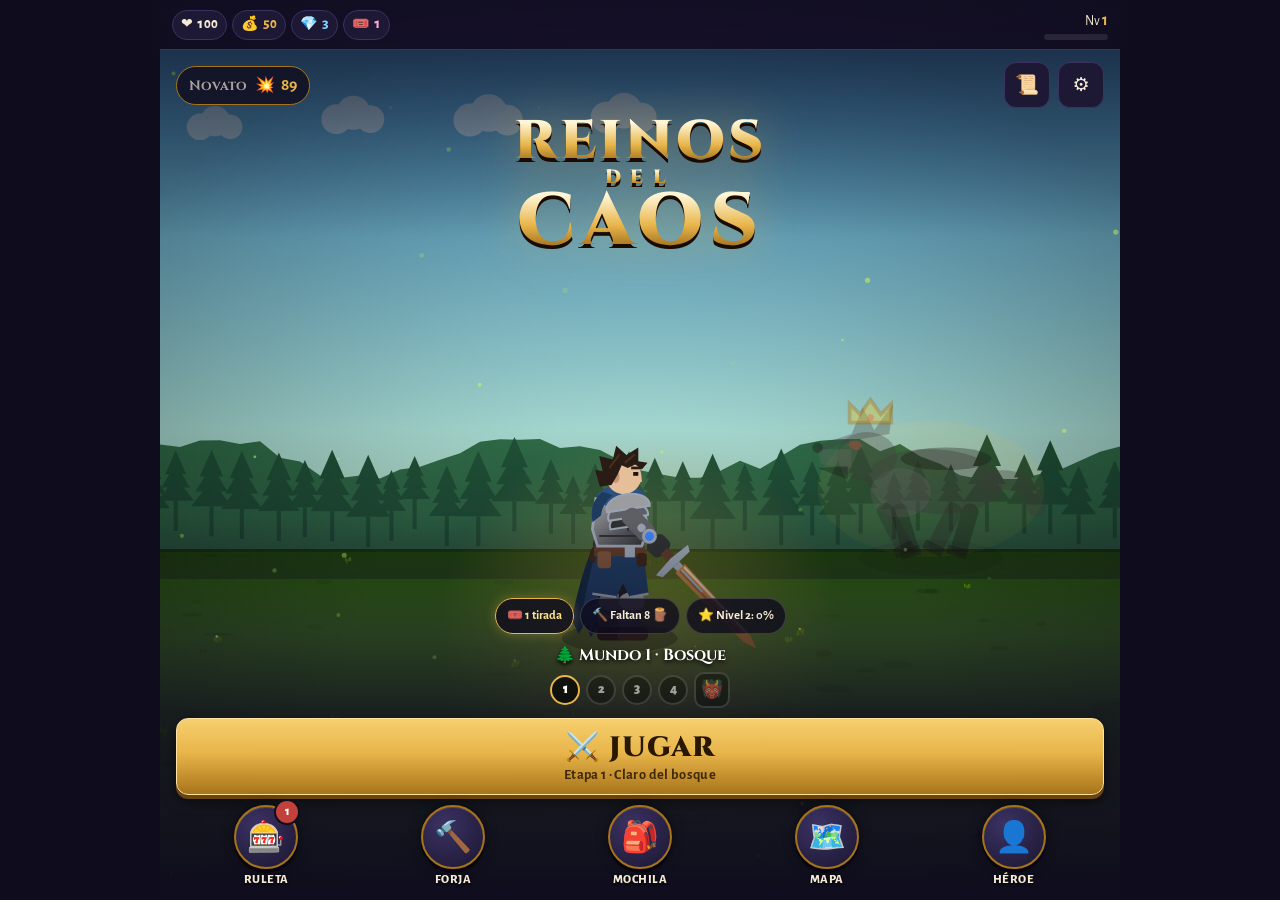
==== reinos-del-caos/index.html @ 3e426da8 "Make progression gentler and more rewarding - Gentle start: eased enemy stats and counts for stages " ====
<!doctype html>
<html lang="es">
<head>
<meta charset="utf-8">
<meta name="viewport" content="width=device-width, initial-scale=1, viewport-fit=cover, user-scalable=no">
<meta name="theme-color" content="#0f0c1d">
<title>Reinos del Caos</title>
<link rel="preconnect" href="https://fonts.googleapis.com">
<link rel="preconnect" href="https://fonts.gstatic.com" crossorigin>
<link rel="stylesheet" href="https://fonts.googleapis.com/css2?family=Cinzel:wght@700;900&family=Alegreya+Sans:wght@400;500;700;800&display=swap">
<link rel="stylesheet" href="css/style.css">
</head>
<body>
<div id="app">
  <!-- Barra superior -->
  <header id="topbar">
    <div class="tb-stat" title="Vida máxima">❤️ <b id="t-hp">0</b></div>
    <div class="tb-stat gold" title="Monedas">💰 <b id="t-coins">0</b></div>
    <div class="tb-stat gem" title="Cristales">💎 <b id="t-gems">0</b></div>
    <div class="tb-stat tk" title="Tickets de ruleta">🎟️ <b id="t-tickets">0</b></div>
    <div class="tb-level" title="Nivel y experiencia">
      <span>Nv <b id="t-level">1</b></span>
      <div class="xpbar"><i id="t-xp"></i></div>
    </div>
  </header>

  <main id="screens">
    <section class="screen" id="scr-menu"></section>
    <section class="screen" id="scr-map"></section>
    <section class="screen" id="scr-wheel"></section>
    <section class="screen" id="scr-forge"></section>
    <section class="screen" id="scr-inv"></section>
    <section class="screen" id="scr-char"></section>
    <section class="screen" id="scr-settings"></section>
    <section class="screen" id="scr-missions"></section>

    <!-- Combate -->
    <section class="screen" id="scr-battle">
      <div class="b-top">
        <button class="icon-btn" id="b-pause" data-act="pause" aria-label="Pausa">⏸</button>
        <div class="b-info">
          <div id="b-stage" class="b-stage"></div>
          <div class="b-sub"><span id="b-progress"></span><span id="b-coins"></span><span id="b-mats"></span></div>
        </div>
      </div>
      <div class="arena-wrap">
        <div class="arena-inner" id="arena-inner">
          <canvas id="arena"></canvas>
          <div id="b-boss" class="boss-bar" hidden>
            <span id="b-boss-name"></span>
            <div class="bar"><i id="b-boss-fill"></i></div>
          </div>
          <div class="b-hp">
            <div class="bar hp"><i id="b-hp-fill"></i><span id="b-hp-text"></span></div>
          </div>
        </div>
      </div>
      <div class="controls">
        <div class="stick-zone" id="stick-zone" aria-label="Joystick: mueve al caballero">
          <div class="stick-base" id="stick-base"><div class="stick-knob" id="stick-knob"></div></div>
        </div>
        <div class="actions">
          <button class="ctl skill" data-skill="fuego" aria-label="Ataque de fuego"><span>🔥</span><b class="cdtext"></b></button>
          <button class="ctl skill" data-skill="hielo" aria-label="Ataque de hielo"><span>❄️</span><b class="cdtext"></b></button>
          <button class="ctl skill" data-skill="rayo" aria-label="Ataque eléctrico"><span>⚡</span><b class="cdtext"></b></button>
          <button class="ctl potion" id="b-potion" aria-label="Usar poción"><span>🧪</span><b id="b-potion-count">0</b></button>
          <button class="ctl dodge" id="b-dodge" aria-label="Esquivar rodando"><span>💨</span><b class="cdtext"></b></button>
          <button class="ctl attack" data-hold="attack" aria-label="Atacar">⚔️</button>
        </div>
      </div>
    </section>
  </main>

  <div id="modal" class="modal" hidden>
    <div class="modal-card" id="modal-card" role="dialog" aria-modal="true"></div>
  </div>
  <div id="toasts"></div>
</div>

<script src="js/data.js"></script>
<script src="js/audio.js"></script>
<script src="js/state.js"></script>
<script src="js/sprites.js"></script>
<script src="js/battle.js"></script>
<script src="js/ui.js"></script>
<script src="js/main.js"></script>
</body>
</html>
---- reinos-del-caos/css/style.css ----
/* =====================================================================
   REINOS DEL CAOS — ESTILOS
   Concepto: estandarte de reino nocturno. Paneles de piedra violeta,
   bordes de oro forjado, tipografía grabada (Cinzel) para títulos.
   Diseño pensado primero para celular en vertical.
   ===================================================================== */
:root {
  --bg: #0f0c1d;
  --bg-2: #171329;
  --panel: #1d1834;
  --panel-2: #272043;
  --line: #3b3260;
  --ink: #f4ead5;
  --muted: #a99fc6;
  --gold: #e8b54a;
  --gold-2: #a8741a;
  --blood: #c2413a;
  --heal: #4ade80;
  --gem: #7dd3fc;
  --font-display: "Cinzel", "Trajan Pro", Georgia, serif;
  --font-body: "Alegreya Sans", "Segoe UI", system-ui, sans-serif;
  --r: 14px;
  color-scheme: dark;
}

* { box-sizing: border-box; -webkit-tap-highlight-color: transparent; }
html, body { margin: 0; height: 100%; }
body {
  background: radial-gradient(ellipse at 50% -10%, #2d1f55 0%, var(--bg) 55%) fixed, var(--bg);
  color: var(--ink);
  font-family: var(--font-body);
  font-size: 16px;
  line-height: 1.4;
  -webkit-user-select: none; user-select: none;
  -webkit-touch-callout: none;
  overscroll-behavior: none;
}
button { font-family: inherit; color: inherit; }
button:focus-visible, [data-act]:focus-visible { outline: 3px solid var(--gold); outline-offset: 2px; }
h1, h2, h3 { font-family: var(--font-display); margin: 0; text-wrap: balance; letter-spacing: .02em; }
[hidden] { display: none !important; }

#app { max-width: 960px; margin: 0 auto; min-height: 100%; display: flex; flex-direction: column; }

/* ---------- Barra superior ---------- */
#topbar {
  position: sticky; top: env(safe-area-inset-top, 0px); z-index: 20;
  display: flex; align-items: center; gap: 5px;
  padding: 9px 12px;
  background: linear-gradient(180deg, #120e22f2, #120e22d9);
  border-bottom: 1px solid var(--line);
  backdrop-filter: blur(6px);
}
.tb-stat {
  display: flex; align-items: center; gap: 4px;
  background: var(--panel); border: 1px solid var(--line); border-radius: 999px;
  padding: 4px 8px; font-size: .88rem; white-space: nowrap;
  font-variant-numeric: tabular-nums;
}
.tb-stat b { font-weight: 800; }
.tb-stat.gold b { color: var(--gold); }
.tb-stat.gem b { color: var(--gem); }
.tb-stat.tk b { color: #f9a8d4; }
@media (max-width: 370px) { .tb-stat { padding: 3px 6px; font-size: .8rem; } .tb-level { min-width: 44px; } .xpbar { width: 44px; } }
.tb-level { margin-left: auto; display: flex; flex-direction: column; align-items: flex-end; gap: 3px; font-size: .85rem; min-width: 64px; }
.tb-level b { color: var(--gold); font-size: 1rem; }
.xpbar { width: 64px; height: 6px; background: #ffffff18; border-radius: 4px; overflow: hidden; }
.xpbar i { display: block; height: 100%; width: 0; background: linear-gradient(90deg, #a855f7, #e879f9); transition: width .4s; }

#screens { flex: 1; display: flex; flex-direction: column; }
.screen { display: none; padding: 16px; padding-bottom: calc(24px + env(safe-area-inset-bottom, 0px)); flex: 1; }
.screen.active { display: block; animation: enter .22s ease-out; }
@keyframes enter { from { opacity: 0; transform: translateY(8px); } to { opacity: 1; transform: none; } }

/* ---------- Componentes ---------- */
.screen-head { display: flex; align-items: center; gap: 12px; margin-bottom: 14px; }
.screen-head h2 { font-size: 1.4rem; color: var(--gold); }
.back {
  min-width: 48px; height: 48px; border-radius: 12px; border: 1px solid var(--line);
  background: var(--panel); font-size: 1.3rem; cursor: pointer;
}
.btn {
  display: inline-flex; align-items: center; justify-content: center; gap: 8px;
  min-height: 52px; padding: 10px 20px; border-radius: 12px; cursor: pointer;
  font-weight: 800; font-size: 1.05rem; letter-spacing: .02em;
  background: linear-gradient(180deg, #f6cf6e, var(--gold) 45%, var(--gold-2));
  color: #2a1700; border: 1px solid #ffe3a3;
  box-shadow: 0 4px 0 #6b4510, 0 6px 14px #0008;
  transition: transform .08s, box-shadow .08s, filter .15s;
}
.btn:active { transform: translateY(3px); box-shadow: 0 1px 0 #6b4510, 0 2px 6px #0008; }
.btn:disabled { filter: grayscale(.9) brightness(.7); cursor: not-allowed; }
.btn.ghost { background: var(--panel-2); color: var(--ink); border-color: var(--line); box-shadow: 0 4px 0 #0b0816, 0 6px 14px #0006; }
.btn.danger { background: linear-gradient(180deg, #e2564d, var(--blood)); color: #fff; border-color: #f09a94; box-shadow: 0 4px 0 #5c1612; }
.btn.small { min-height: 42px; padding: 6px 14px; font-size: .95rem; }
.btn.wide { width: 100%; }

.tabs { display: flex; gap: 6px; flex-wrap: wrap; margin-bottom: 14px; }
.tab {
  flex: 1 1 auto; min-height: 44px; padding: 8px 12px; border-radius: 10px; cursor: pointer;
  border: 1px solid var(--line); background: var(--panel); color: var(--muted); font-weight: 800; font-size: .95rem;
}
.tab.active { color: var(--gold); border-color: var(--gold-2); background: var(--panel-2); box-shadow: inset 0 -3px 0 var(--gold); }
.tab:disabled { opacity: .45; }

.card {
  background: linear-gradient(180deg, var(--panel-2), var(--panel));
  border: 1px solid var(--line); border-radius: var(--r); padding: 14px;
}
.cards { display: grid; grid-template-columns: repeat(auto-fill, minmax(min(100%, 260px), 1fr)); gap: 10px; }
.item-card { display: flex; flex-direction: column; gap: 8px; min-width: 0; }
.item-head { display: flex; gap: 10px; align-items: center; min-width: 0; }
.item-icon {
  flex: 0 0 52px; height: 52px; display: grid; place-items: center; font-size: 28px;
  background: #0006; border-radius: 12px; border: 2px solid var(--rc, var(--line));
  box-shadow: 0 0 14px color-mix(in srgb, var(--rc, transparent) 35%, transparent);
}
.item-name { font-weight: 800; color: var(--rc, var(--ink)); line-height: 1.15; }
.item-meta { font-size: .85rem; color: var(--muted); }
.stars { color: var(--gold); letter-spacing: 1px; font-size: .85rem; }
.stat-line { display: flex; flex-wrap: wrap; gap: 6px; font-size: .9rem; }
.pill { background: #0005; border: 1px solid var(--line); border-radius: 999px; padding: 2px 9px; white-space: nowrap; font-variant-numeric: tabular-nums; }
.pill.ok { border-color: #22c55e88; color: #bbf7d0; }
.pill.no { border-color: #ef444488; color: #fecaca; }
.pill.up { color: #86efac; }
.badge { position: absolute; top: -6px; right: -6px; min-width: 22px; height: 22px; padding: 0 6px; border-radius: 11px; background: var(--blood); color: #fff; font-size: .8rem; font-weight: 800; display: grid; place-items: center; box-shadow: 0 0 0 2px var(--bg); }
.hint { color: var(--muted); font-size: .92rem; margin: 0 0 12px; }
.empty { text-align: center; color: var(--muted); padding: 30px 10px; }
.section-title { font-family: var(--font-display); color: var(--gold); font-size: 1.05rem; margin: 18px 0 8px; }

/* ---------- Menú principal ---------- */
#scr-menu.active {
  position: relative; display: flex; padding: 0; overflow: hidden;
  height: calc(100dvh - 59px - env(safe-area-inset-top, 0px)); min-height: 520px;
}
#menu-scene { position: absolute; inset: 0; width: 100%; height: 100%; display: block; }
.menu-ui {
  position: relative; z-index: 1; flex: 1; min-width: 0; display: flex; flex-direction: column; gap: 10px;
  padding: 12px 16px calc(14px + env(safe-area-inset-bottom, 0px));
  background: linear-gradient(180deg, #0f0c1d99 0%, transparent 22%, transparent 55%, #0f0c1dcc 78%, #0f0c1d 100%);
}
.menu-head { display: flex; justify-content: space-between; align-items: center; }
.power-chip { display: flex; align-items: baseline; gap: 6px; padding: 6px 12px; border-radius: 999px; background: #0f0c1dcc; border: 1px solid var(--gold-2); font-variant-numeric: tabular-nums; }
.power-chip b { color: var(--gold); font-size: 1.1rem; }
.power-chip small { color: var(--muted); font-weight: 700; }
.logo { display: flex; flex-direction: column; align-items: center; line-height: .9; font-family: var(--font-display); font-weight: 900; text-transform: uppercase; filter: drop-shadow(0 4px 0 #1a0b00) drop-shadow(0 0 24px #e8b54a66); }
.logo span { background: linear-gradient(180deg, #fff6d6 10%, var(--gold) 55%, #8a5a10); -webkit-background-clip: text; background-clip: text; color: transparent; }
.logo-a { font-size: clamp(2.1rem, 11vw, 3.4rem); letter-spacing: .06em; }
.logo-b { font-size: clamp(.9rem, 4vw, 1.2rem); letter-spacing: .5em; margin: 2px 0; }
.logo-c { font-size: clamp(2.8rem, 15vw, 4.6rem); letter-spacing: .08em; animation: logoglow 3s ease-in-out infinite; }
@keyframes logoglow { 50% { filter: brightness(1.25); } }
.menu-space { flex: 1; }
.world-strip { display: flex; flex-direction: column; align-items: center; gap: 6px; }
.world-name { font-family: var(--font-display); font-weight: 700; color: #fff; text-shadow: 0 2px 4px #000; }
.pips { display: flex; align-items: center; gap: 6px; }
.pip { width: 30px; height: 30px; border-radius: 50%; display: grid; place-items: center; font-weight: 900; font-size: .85rem; background: #0009; border: 2px solid #ffffff44; color: #fff; }
.pip.done { background: linear-gradient(180deg, #f6cf6e, var(--gold-2)); border-color: #fff3c4; color: #2a1700; }
.pip.current { border-color: var(--gold); box-shadow: 0 0 0 0 #e8b54a; animation: pulse 1.4s infinite; }
.pip.locked { opacity: .55; }
.pip.boss { width: 36px; height: 36px; border-radius: 10px; font-size: 1.1rem; }
.btn-play {
  width: 100%; min-height: 76px; flex-direction: column; gap: 0;
  animation: playpulse 2s ease-in-out infinite;
}
.play-main { font-family: var(--font-display); font-weight: 900; font-size: 1.75rem; letter-spacing: .04em; }
.btn-play small { font-family: var(--font-body); font-size: .9rem; font-weight: 700; opacity: .85; }
@keyframes playpulse { 50% { box-shadow: 0 4px 0 #6b4510, 0 0 34px #e8b54acc; transform: scale(1.015); } }
.dock { display: grid; grid-template-columns: repeat(5, 1fr); gap: 6px; }
.dock-btn { position: relative; display: flex; flex-direction: column; align-items: center; gap: 3px; padding: 0; border: 0; background: none; cursor: pointer; }
.dock-btn .medal {
  width: clamp(50px, 15vw, 64px); aspect-ratio: 1; border-radius: 50%; display: grid; place-items: center; font-size: clamp(1.4rem, 6.5vw, 1.9rem);
  background: radial-gradient(circle at 35% 30%, #3b3263, #1b1630); border: 2px solid var(--gold-2);
  box-shadow: 0 4px 0 #07050e, inset 0 1px 0 #ffffff22, 0 0 12px #0008; transition: transform .08s;
}
.dock-btn:active .medal { transform: translateY(3px); box-shadow: 0 1px 0 #07050e; }
.dock-btn .lbl { font-weight: 800; font-size: .78rem; letter-spacing: .04em; text-transform: uppercase; text-shadow: 0 1px 3px #000; }
.dock-btn .badge { top: -4px; right: calc(50% - 32px); }

/* ---------- Mapa ---------- */
.world {
  border-radius: 18px; padding: 14px; margin-bottom: 14px; position: relative; overflow: hidden;
  border: 1px solid #ffffff1f; background: var(--wbg);
}
.world.locked { filter: grayscale(.85) brightness(.6); }
.world-head { display: flex; align-items: center; gap: 10px; margin-bottom: 12px; }
.world-head .wico { font-size: 34px; }
.world-head h3 { font-size: 1.15rem; color: #fff; text-shadow: 0 2px 4px #000; }
.world-head small { display: block; color: #ffffffcc; font-weight: 700; }
.route { display: flex; flex-wrap: wrap; align-items: center; justify-content: center; gap: 4px; }
.route .arrow { color: #ffffffaa; font-weight: 900; }
.node {
  position: relative; width: 54px; height: 54px; border-radius: 50%; cursor: pointer;
  display: grid; place-items: center; font-weight: 900; font-size: 1.15rem; color: #fff;
  background: #0007; border: 3px solid #ffffff55; text-shadow: 0 1px 2px #000;
}
.node.done { background: #166534cc; border-color: #86efac; }
.node.done::after { content: "✓"; position: absolute; bottom: -4px; right: -4px; width: 20px; height: 20px; border-radius: 50%; background: #22c55e; font-size: .75rem; display: grid; place-items: center; border: 2px solid #052e16; }
.node.current { background: linear-gradient(180deg, #f6cf6e, var(--gold-2)); border-color: #fff3c4; color: #2a1700; text-shadow: none; animation: pulse 1.4s infinite; }
@keyframes pulse { 0%, 100% { box-shadow: 0 0 0 0 #e8b54a99; } 50% { box-shadow: 0 0 0 9px #e8b54a00; } }
.node.locked { opacity: .65; cursor: not-allowed; font-size: 1rem; }
.node.boss { width: 66px; height: 66px; border-radius: 16px; font-size: 1.6rem; }
.node.boss.locked { font-size: 1.4rem; }
.route .start { font-size: 26px; }
.soon { text-align: center; padding: 24px 12px; border: 2px dashed var(--line); border-radius: 18px; color: var(--muted); }

/* ---------- Ruleta ---------- */
.wheel-area { display: flex; flex-direction: column; align-items: center; gap: 12px; }
.wheel-box { position: relative; width: min(340px, 86vw); aspect-ratio: 1; max-width: 100%; }
.wheel-box canvas { width: 100%; height: 100%; display: block; border-radius: 50%; will-change: transform; }
.wheel-pointer {
  position: absolute; top: -10px; left: 50%; transform: translateX(-50%); z-index: 2;
  width: 0; height: 0; border-left: 18px solid transparent; border-right: 18px solid transparent; border-top: 34px solid var(--gold);
  filter: drop-shadow(0 3px 2px #000);
}
.wheel-hub {
  position: absolute; inset: 50% auto auto 50%; transform: translate(-50%, -50%); z-index: 2;
  width: 22%; aspect-ratio: 1; border-radius: 50%; display: grid; place-items: center; font-size: clamp(22px, 7vw, 34px);
  background: radial-gradient(circle at 35% 30%, #fff3c4, var(--gold) 50%, var(--gold-2)); border: 3px solid #2a1700; box-shadow: 0 4px 10px #000a;
}
.wheel-glow { position: absolute; inset: -6%; border-radius: 50%; background: radial-gradient(circle, transparent 60%, var(--wglow, #e8b54a44) 72%, transparent 76%); pointer-events: none; }
.cost-row { display: flex; flex-wrap: wrap; gap: 6px; justify-content: center; }
.spin-row { display: flex; flex-wrap: wrap; gap: 10px; justify-content: center; width: 100%; }
.spin-row .btn { flex: 1 1 150px; }
.odds { width: 100%; display: grid; gap: 6px; margin-top: 6px; }
.odd-row { display: flex; align-items: center; gap: 8px; padding: 8px 10px; border-radius: 10px; background: #0004; border-left: 4px solid var(--rc); font-size: .92rem; min-width: 0; }
.odd-row b { color: var(--rc); min-width: 92px; }
.odd-row .pct { margin-left: auto; font-weight: 800; font-variant-numeric: tabular-nums; }
.odd-row .prz { color: var(--muted); min-width: 0; overflow-wrap: anywhere; }

/* ---------- Combate ---------- */
#scr-battle { padding: 8px 10px calc(8px + env(safe-area-inset-bottom, 0px)); }
#scr-battle.active { display: flex; flex-direction: column; gap: 8px; height: 100dvh; max-height: 100dvh; overflow: hidden; touch-action: none; }
.b-top { display: flex; align-items: center; gap: 10px; }
.icon-btn { width: 46px; height: 46px; flex: 0 0 46px; border-radius: 12px; border: 1px solid var(--line); background: var(--panel); font-size: 1.2rem; cursor: pointer; }
.b-info { min-width: 0; flex: 1; }
.b-stage { font-family: var(--font-display); font-weight: 700; color: var(--gold); white-space: nowrap; overflow: hidden; text-overflow: ellipsis; font-size: .98rem; }
.b-sub { display: flex; gap: 12px; font-size: .9rem; font-weight: 700; color: var(--muted); font-variant-numeric: tabular-nums; }
.arena-wrap { position: relative; flex: 1 1 auto; min-height: 0; width: 100%; display: flex; align-items: center; justify-content: center; }
.arena-inner { position: relative; width: 100%; max-height: 100%; aspect-ratio: 3 / 2; }
#arena { width: 100%; height: 100%; display: block; border-radius: 12px; border: 2px solid #ffffff1a; background: #000; touch-action: none; }
.bar { position: relative; height: 14px; background: #000b; border-radius: 8px; overflow: hidden; border: 1px solid #ffffff33; }
.bar i { display: block; height: 100%; width: 100%; transition: width .12s; }
.boss-bar { position: absolute; top: 6px; left: 10%; right: 10%; text-align: center; font-family: var(--font-display); font-weight: 900; color: #fecaca; text-shadow: 0 2px 3px #000; font-size: .9rem; }
.boss-bar .bar { height: 12px; margin-top: 2px; border-color: #fca5a5aa; }
.boss-bar .bar i { background: linear-gradient(90deg, #7f1d1d, #ef4444, #f97316); }
.b-hp { position: absolute; left: 8px; right: 8px; bottom: 6px; }
.bar.hp { height: 18px; }
.bar.hp i { background: linear-gradient(90deg, #15803d, #4ade80); }
.bar.hp span { position: absolute; inset: 0; display: grid; place-items: center; font-size: .78rem; font-weight: 800; text-shadow: 0 1px 2px #000; font-variant-numeric: tabular-nums; }

.controls {
  --sk: clamp(44px, 12.5vw, 58px); --atk: clamp(84px, 24vw, 108px); --stick: clamp(112px, 33vw, 150px);
  display: flex; justify-content: space-between; align-items: stretch; gap: 8px; padding: 0 2px; flex: 0 0 auto;
}
.stick-zone { position: relative; flex: 1 1 auto; min-width: 0; min-height: calc(var(--sk) + var(--atk) + 8px); touch-action: none; -webkit-user-select: none; user-select: none; }
.stick-base {
  position: absolute; left: 50%; top: 50%; width: var(--stick); height: var(--stick); transform: translate(-50%, -50%);
  border-radius: 50%; border: 2px solid #ffffff2e; pointer-events: none;
  background: radial-gradient(circle, #ffffff10 0 38%, #ffffff08 39% 100%), radial-gradient(circle at 50% 40%, #3b3263aa, #1b1630cc);
  box-shadow: inset 0 0 20px #0008, 0 4px 0 #07050e;
}
.stick-base::before { content: ""; position: absolute; inset: 14%; border-radius: 50%; border: 1px dashed #ffffff22; }
.stick-knob {
  position: absolute; left: 50%; top: 50%; width: 44%; height: 44%; transform: translate(-50%, -50%);
  border-radius: 50%; border: 2px solid #ffe3a3;
  background: radial-gradient(circle at 35% 30%, #f6cf6e, var(--gold) 50%, var(--gold-2));
  box-shadow: 0 4px 10px #000a;
}
.stick-zone.active .stick-base { border-color: #e8b54a88; }
.actions {
  display: grid; gap: 8px; align-items: center; justify-items: center; flex: 0 0 auto;
  grid-template-columns: var(--sk) var(--sk) var(--atk);
  grid-template-rows: var(--sk) var(--atk);
  grid-template-areas: "f h r" "p d a";
}
.actions [data-skill="fuego"] { grid-area: f; }
.actions [data-skill="hielo"] { grid-area: h; }
.actions [data-skill="rayo"] { grid-area: r; }
.actions .potion { grid-area: p; }
.actions .dodge { grid-area: d; }
.actions .attack { grid-area: a; }
.ctl {
  position: relative; border-radius: 50%; cursor: pointer; touch-action: none;
  border: 2px solid #ffffff33; background: radial-gradient(circle at 35% 30%, #3b3263, #1b1630);
  box-shadow: 0 4px 0 #07050e, inset 0 1px 0 #ffffff22; display: grid; place-items: center;
  -webkit-user-select: none; user-select: none;
}
.ctl:active, .ctl.pressed { transform: translateY(2px) scale(.96); box-shadow: 0 1px 0 #07050e; }
.ctl.attack { width: var(--atk); height: var(--atk); font-size: 3rem; border-color: #ffe3a3; background: radial-gradient(circle at 35% 30%, #f6cf6e, var(--gold) 45%, var(--gold-2)); box-shadow: 0 5px 0 #6b4510, 0 0 22px #e8b54a55; }
.ctl.skill, .ctl.potion, .ctl.dodge { width: var(--sk); height: var(--sk); font-size: 1.5rem; overflow: hidden; }
.ctl.dodge { border-color: #93c5fd88; background: radial-gradient(circle at 35% 30%, #3b5a8c, #1b2a4a); }
.ctl.skill::after, .ctl.dodge::after { content: ""; position: absolute; inset: 0; border-radius: 50%; background: conic-gradient(#000b var(--cd, 0%), transparent 0); pointer-events: none; }
.ctl.skill.ready, .ctl.dodge.ready { border-color: #fde68a; box-shadow: 0 4px 0 #07050e, 0 0 14px #fde68a88; }
.ctl .cdtext, .ctl.potion b { position: absolute; z-index: 1; font-size: .95rem; font-weight: 900; color: #fff; text-shadow: 0 1px 3px #000; }
.ctl.potion b { right: 4px; bottom: 2px; font-size: .8rem; background: var(--blood); border-radius: 8px; padding: 0 5px; }

@media (orientation: landscape) and (max-height: 520px) {
  #scr-battle.active { display: block; position: relative; }
  .b-top { position: absolute; top: 6px; left: 10px; right: 10px; z-index: 3; }
  .arena-wrap { height: calc(100dvh - 16px); }
  .arena-inner { height: 100%; width: auto; max-width: 100%; }
  .controls { position: absolute; left: 12px; right: 12px; bottom: calc(10px + env(safe-area-inset-bottom, 0px)); z-index: 3; pointer-events: none; }
  .controls > * { pointer-events: auto; }
  .ctl { opacity: .88; }
  .controls { --sk: 48px; --atk: 84px; --stick: 120px; }
  .stick-zone { min-height: 150px; max-width: 220px; }
  .b-hp { bottom: auto; top: 54px; left: 10px; right: auto; width: 180px; }
  .boss-bar { top: 54px; left: auto; right: 10px; width: 46%; }
}

/* ---------- Ventana modal ---------- */
.modal { position: fixed; inset: 0; z-index: 50; background: #05030bcc; display: grid; place-items: center; padding: 16px; backdrop-filter: blur(3px); animation: fadein .2s; }
@keyframes fadein { from { opacity: 0; } }
.modal-card {
  width: min(460px, 100%); max-height: calc(100dvh - 32px); overflow: auto;
  background: linear-gradient(180deg, #2a2248, #19142e); border: 1px solid #5b4d8a; border-radius: 18px; padding: 20px;
  box-shadow: 0 0 0 1px #000, 0 20px 50px #000c, inset 0 1px 0 #ffffff1a; animation: pop .25s cubic-bezier(.2, 1.4, .4, 1);
}
@keyframes pop { from { transform: scale(.85); opacity: 0; } }
.modal-card h2 { color: var(--gold); font-size: 1.4rem; text-align: center; margin-bottom: 6px; }
.modal-card .sub { text-align: center; color: var(--muted); margin: 0 0 14px; }
.modal-actions { display: flex; flex-direction: column; gap: 10px; margin-top: 16px; }
.info-rows { display: grid; gap: 8px; }
.info-row { display: flex; justify-content: space-between; align-items: center; gap: 10px; padding: 9px 12px; border-radius: 10px; background: #0005; flex-wrap: wrap; }
.info-row > span:first-child { color: var(--muted); }
.foe-row { display: flex; flex-wrap: wrap; gap: 6px; justify-content: center; margin-bottom: 8px; }
.foe { margin: 0; width: 82px; display: flex; flex-direction: column; align-items: center; gap: 2px; padding: 6px 4px; border-radius: 12px; background: #0005; border: 1px solid var(--line); }
.foe.boss { border-color: #fca5a5aa; background: #450a0a66; }
.foe canvas { width: 72px; height: auto; aspect-ratio: 160 / 150; display: block; }
.foe figcaption { font-size: .72rem; font-weight: 700; color: var(--muted); text-align: center; line-height: 1.1; }
.icons { display: flex; flex-wrap: wrap; gap: 6px; font-size: 1.3rem; justify-content: flex-end; }

/* Recompensas */
.reward-title { font-family: var(--font-display); font-weight: 900; text-align: center; font-size: clamp(1.5rem, 7vw, 2rem); color: var(--gold); text-shadow: 0 0 20px #e8b54a77; }
.reward-title.boss { font-size: clamp(1.6rem, 8vw, 2.3rem); background: linear-gradient(180deg, #fff6d6, #fbbf24, #b45309); -webkit-background-clip: text; background-clip: text; color: transparent; filter: drop-shadow(0 0 12px #fbbf2488); animation: bossglow 1.5s ease-in-out infinite; }
@keyframes bossglow { 50% { filter: drop-shadow(0 0 22px #fbbf24cc); } }
.reward-title.lose { color: #fca5a5; text-shadow: 0 0 20px #ef444466; }
.loot-grid { display: flex; flex-wrap: wrap; gap: 6px; justify-content: center; margin: 10px 0; }
.loot { display: flex; align-items: center; gap: 4px; padding: 5px 10px; border-radius: 10px; background: #0006; border: 1px solid var(--rc, var(--line)); font-weight: 800; font-variant-numeric: tabular-nums; animation: popin .35s backwards; }
@keyframes popin { from { transform: scale(0); opacity: 0; } }
.chest-wrap { text-align: center; margin: 14px 0 4px; }
.chest {
  display: inline-grid; place-items: center; width: 110px; height: 110px; font-size: 76px; cursor: pointer;
  border: 0; background: radial-gradient(circle, #e8b54a33, transparent 70%); border-radius: 50%;
  animation: chestidle 1.6s ease-in-out infinite;
}
.chest.gold { background: radial-gradient(circle, #fbbf2477, transparent 70%); filter: drop-shadow(0 0 14px #fbbf24); }
@keyframes chestidle { 0%, 100% { transform: rotate(0); } 8% { transform: rotate(-8deg); } 16% { transform: rotate(8deg); } 24% { transform: rotate(0); } }
.chest.opening { animation: chestshake .6s linear; }
@keyframes chestshake { 0%, 100% { transform: translateX(0) scale(1); } 20% { transform: translateX(-6px) rotate(-6deg); } 40% { transform: translateX(6px) rotate(6deg) scale(1.08); } 60% { transform: translateX(-6px) rotate(-8deg) scale(1.12); } 80% { transform: translateX(6px) rotate(8deg) scale(1.18); } }
.chest.open { animation: chestopen .5s ease-out forwards; cursor: default; }
@keyframes chestopen { 0% { transform: scale(1.2); } 60% { transform: scale(1.35) translateY(-8px); } 100% { transform: scale(1); } }
.chest-hint { color: var(--muted); font-weight: 700; margin-top: 4px; }
.levelup { text-align: center; margin: 8px 0; padding: 10px; border-radius: 12px; background: linear-gradient(90deg, #7e22ce55, #e879f955, #7e22ce55); font-weight: 800; color: #f5d0fe; }

/* Resultado de ruleta */
.prize-reveal { text-align: center; }
.prize-rarity { font-family: var(--font-display); font-weight: 900; font-size: clamp(1.6rem, 8vw, 2.3rem); color: var(--rc); text-shadow: 0 0 22px var(--rc); }
.prize-icon { font-size: 86px; line-height: 1.1; margin: 10px 0; animation: prizein .6s cubic-bezier(.2, 1.6, .4, 1); filter: drop-shadow(0 0 18px var(--rc)); }
@keyframes prizein { from { transform: scale(0) rotate(-180deg); } }
.prize-name { font-family: var(--font-display); font-weight: 700; font-size: 1.2rem; text-transform: uppercase; }
.prize-detail { color: var(--muted); margin-top: 6px; }
.prize-reveal.epic .prize-icon, .prize-reveal.legend .prize-icon { animation: prizein .6s cubic-bezier(.2, 1.6, .4, 1), glowpulse 1.2s .6s ease-in-out infinite; }
@keyframes glowpulse { 50% { filter: drop-shadow(0 0 34px var(--rc)); transform: scale(1.06); } }

/* Personaje */
.char-top { display: grid; grid-template-columns: minmax(0, 150px) 1fr; gap: 12px; align-items: center; }
.char-top canvas { width: 100%; aspect-ratio: 3 / 4; display: block; border-radius: 14px; background: radial-gradient(circle at 50% 80%, #3b2f6b, #120e22); border: 1px solid var(--line); }
.stat-rows { display: grid; gap: 6px; }
.stat-row { display: flex; align-items: center; gap: 8px; padding: 8px 10px; background: #0005; border-radius: 10px; font-variant-numeric: tabular-nums; }
.stat-row .lbl { color: var(--muted); flex: 1; }
.stat-row b { font-size: 1.05rem; }
.stat-row.power { background: linear-gradient(90deg, #e8b54a33, #0005); border: 1px solid var(--gold-2); }
.stat-row.power b { color: var(--gold); font-size: 1.25rem; }
.alloc { display: grid; grid-template-columns: repeat(2, 1fr); gap: 8px; }
.alloc .btn { min-height: 56px; flex-direction: column; gap: 0; font-size: .95rem; }
.alloc .btn small { font-weight: 700; opacity: .8; font-size: .8rem; }
.skill-card { display: flex; gap: 12px; align-items: center; }
.skill-card .big { font-size: 34px; width: 54px; height: 54px; flex: 0 0 54px; display: grid; place-items: center; border-radius: 50%; background: #0006; border: 2px solid var(--line); }
.skill-card.locked { opacity: .55; }
.skill-card p { margin: 2px 0 0; color: var(--muted); font-size: .88rem; }

/* Inventario */
.mat-grid { display: grid; grid-template-columns: repeat(auto-fill, minmax(98px, 1fr)); gap: 8px; }
.mat { display: flex; flex-direction: column; align-items: center; gap: 2px; padding: 10px 6px; border-radius: 12px; background: #0005; border: 2px solid var(--rc); text-align: center; min-width: 0; }
.mat .mi { font-size: 30px; }
.mat .mq { font-weight: 900; font-size: 1.1rem; font-variant-numeric: tabular-nums; }
.mat .mn { font-size: .78rem; color: var(--muted); line-height: 1.1; overflow-wrap: anywhere; }

/* Ajustes */
.setting { display: flex; justify-content: space-between; align-items: center; gap: 12px; padding: 14px; margin-bottom: 10px; }
.switch { width: 64px; height: 36px; border-radius: 18px; border: 1px solid var(--line); background: #0007; position: relative; cursor: pointer; flex: 0 0 64px; }
.switch::after { content: ""; position: absolute; top: 3px; left: 3px; width: 28px; height: 28px; border-radius: 50%; background: var(--muted); transition: transform .2s, background .2s; }
.switch.on { background: #166534; border-color: #4ade80; }
.switch.on::after { transform: translateX(28px); background: #fff; }

/* Avisos */
#toasts { position: fixed; left: 50%; top: calc(66px + env(safe-area-inset-top, 0px)); transform: translateX(-50%); z-index: 60; display: flex; flex-direction: column; gap: 6px; align-items: center; width: calc(100% - 32px); max-width: 420px; pointer-events: none; }
.modal:not([hidden]) ~ #toasts { top: auto; bottom: calc(18px + env(safe-area-inset-bottom, 0px)); }
.toast { background: linear-gradient(180deg, #f6cf6e, var(--gold)); color: #2a1700; padding: 10px 16px; border-radius: 12px; font-weight: 800; text-align: center; box-shadow: 0 8px 20px #000a; animation: toast 2.8s forwards; }
.toast.bad { background: linear-gradient(180deg, #f87171, var(--blood)); color: #fff; }
@keyframes toast { 0% { opacity: 0; transform: translateY(16px); } 10%, 85% { opacity: 1; transform: none; } 100% { opacity: 0; } }
.confetti { position: fixed; top: -20px; z-index: 70; pointer-events: none; width: 9px; height: 14px; animation: confetti linear forwards; }
@keyframes confetti { to { transform: translateY(110vh) rotate(900deg); } }
.forge-flash { animation: forgeflash .5s; }
@keyframes forgeflash { 0% { box-shadow: 0 0 0 0 #fbbf24; } 40% { box-shadow: 0 0 30px 6px #fbbf24; } 100% { box-shadow: none; } }

@media (prefers-reduced-motion: reduce) {
  *, *::before, *::after { animation-duration: .01ms !important; animation-iteration-count: 1 !important; transition-duration: .01ms !important; }
}

/* ---------- Progresión: metas, racha, misiones, desbloqueos ---------- */
.head-btns { display: flex; gap: 8px; }
.icon-btn { position: relative; }
.icon-btn .badge { top: -6px; right: -6px; }
.rank-tag { font-family: var(--font-display); font-weight: 700; font-size: .85rem; margin-right: 2px; }
.goals { display: flex; gap: 6px; justify-content: center; min-width: 0; max-width: 100%; }
.goals .goal { flex: 0 1 auto; min-width: 0; }
.goals .goal:nth-child(3) { display: none; }
@media (min-width: 560px) and (min-height: 760px) { .goals .goal:nth-child(3) { display: block; } }
.goal {
  border: 1px solid #ffffff2a; background: #0f0c1dcc; color: var(--ink); border-radius: 999px;
  padding: 7px 11px; min-height: 36px; font-weight: 700; font-size: .8rem; cursor: pointer; max-width: 100%;
  white-space: nowrap; overflow: hidden; text-overflow: ellipsis;
}
.goal.ready { border-color: var(--gold); color: #fde68a; box-shadow: 0 0 12px #e8b54a55; animation: goalpulse 1.8s ease-in-out infinite; }
@keyframes goalpulse { 50% { box-shadow: 0 0 20px #e8b54aaa; } }
.streak-chip { font-family: var(--font-body); font-size: .85rem; padding: 1px 8px; border-radius: 999px; background: #7c2d12cc; border: 1px solid #fb923c; color: #fed7aa; vertical-align: middle; }
.streak-badge { text-align: center; margin: 4px auto 10px; padding: 6px 12px; border-radius: 999px; width: fit-content; max-width: 100%; font-weight: 800; background: linear-gradient(90deg, #7c2d12, #c2410c); border: 1px solid #fb923c; color: #fff7ed; animation: popin .4s backwards; }
.streak-badge.lost { background: #3f1d2b; border-color: #9f1239; color: #fecdd3; }
.unlock-card {
  display: flex; align-items: center; gap: 12px; margin: 0 0 10px; padding: 12px; border-radius: 14px; position: relative; overflow: hidden;
  background: linear-gradient(135deg, #3b2a6b, #1d1834); border: 2px solid var(--rc, var(--gold)); animation: popin .45s backwards;
  box-shadow: 0 0 20px color-mix(in srgb, var(--rc, #e8b54a) 40%, transparent);
}
.unlock-card::after { content: ""; position: absolute; inset: 0; background: linear-gradient(115deg, transparent 35%, #ffffff30 50%, transparent 65%); transform: translateX(-100%); animation: shine 2.4s 0.4s ease-in-out infinite; pointer-events: none; }
@keyframes shine { 60%, 100% { transform: translateX(100%); } }
.unlock-card.skill { --rc: #7dd3fc; background: linear-gradient(135deg, #0c4a6e, #1d1834); }
.unlock-card .u-icon { flex: 0 0 56px; height: 56px; display: grid; place-items: center; font-size: 34px; border-radius: 50%; background: #0007; border: 2px solid var(--rc, var(--gold)); }
.unlock-card .u-icon.spin { animation: skillspin 2.5s ease-in-out infinite; }
@keyframes skillspin { 50% { transform: scale(1.12) rotate(8deg); box-shadow: 0 0 22px var(--rc); } }
.unlock-card .u-body { flex: 1; min-width: 0; }
.unlock-card .u-kicker { font-size: .75rem; text-transform: uppercase; letter-spacing: .1em; font-weight: 800; color: var(--rc, var(--gold)); }
.unlock-card .u-name { font-family: var(--font-display); font-weight: 900; font-size: 1.1rem; }
.unlock-card .u-desc { font-size: .85rem; color: var(--muted); }
.unlock-card canvas { flex: 0 0 72px; width: 72px; height: 90px; }
.unlock-card .btn { flex: 0 0 auto; }
.gift-list { display: grid; gap: 6px; margin: 4px 0 8px; }
.gift { padding: 8px 12px; border-radius: 10px; background: #e8b54a1f; border: 1px solid #e8b54a55; font-weight: 700; font-size: .9rem; animation: popin .4s backwards; }
.levelup.mission { background: linear-gradient(90deg, #14532d88, #16a34a55, #14532d88); color: #bbf7d0; }
small.up { color: #86efac; }
.ticket-box { width: 100%; max-width: 360px; display: grid; gap: 6px; text-align: center; }
.ticket-box b { color: #f9a8d4; font-size: 1.1rem; }
.bar.thin { height: 8px; }
.bar.thin i { background: linear-gradient(90deg, #a855f7, #f472b6); }
.btn.glow { animation: playpulse 2s ease-in-out infinite; }
.mission-list { display: grid; gap: 10px; margin-bottom: 10px; }
.mission-card { display: grid; gap: 8px; }
.mission-card .m-top { display: flex; justify-content: space-between; gap: 10px; align-items: baseline; flex-wrap: wrap; }
.mission-card .m-rew { color: var(--gold); font-weight: 800; font-size: .9rem; }
.mission-card .m-bottom { display: flex; justify-content: space-between; align-items: center; gap: 10px; font-variant-numeric: tabular-nums; color: var(--muted); }
.mission-card .m-done { color: #86efac; font-weight: 800; }
.mission-card.ready { border-color: var(--gold); box-shadow: 0 0 14px #e8b54a44; }
.mission-card.claimed { opacity: .65; }
.mission-card.bonus { border-style: dashed; }
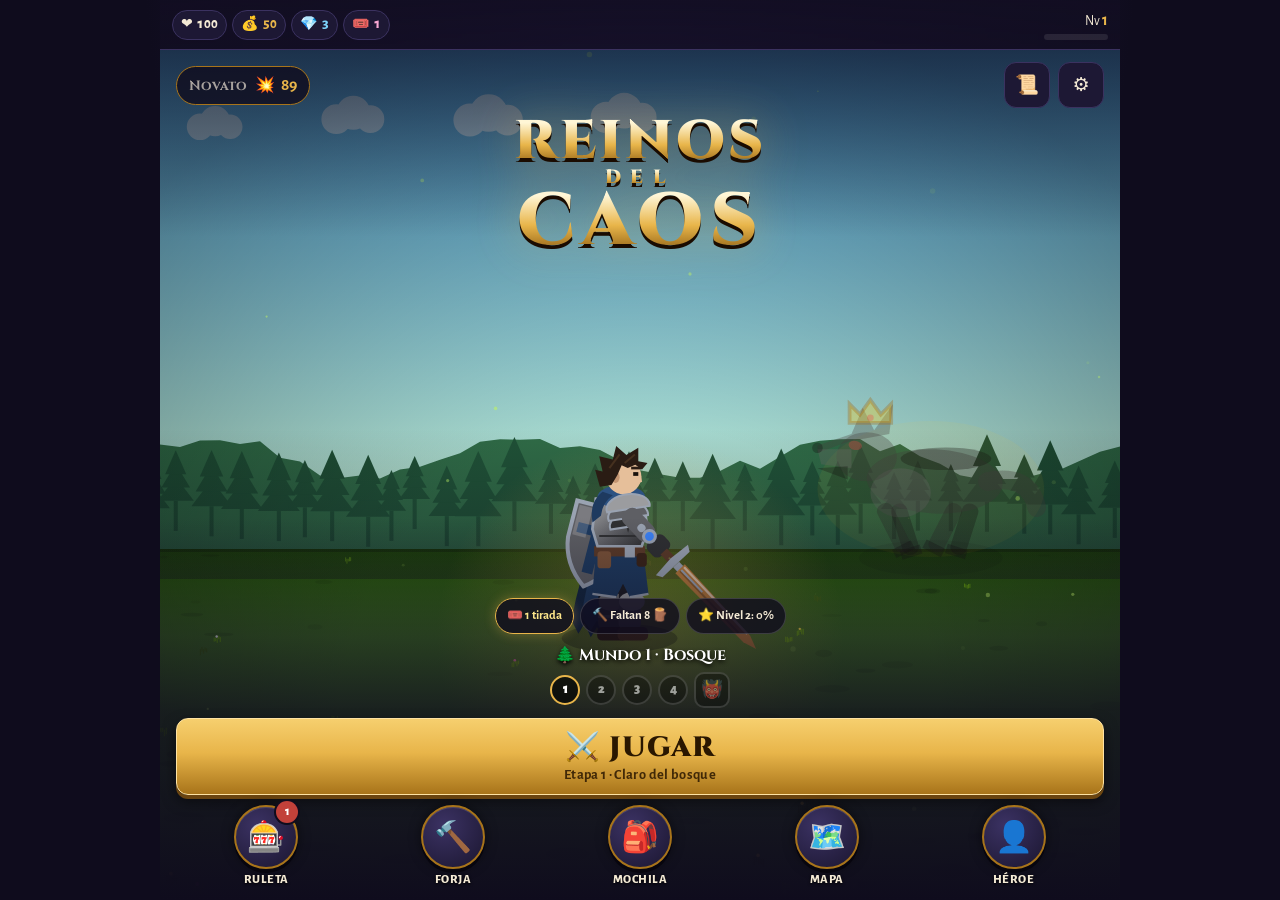
==== commit 77afa317: "Redesign enemies, add skill upgrades, resistances and landscape mode - Redrawn humanoid enemies with" ====
--- a/reinos-del-caos/index.html
+++ b/reinos-del-caos/index.html
@@ -68,6 +68,12 @@
           <button class="ctl attack" data-hold="attack" aria-label="Atacar">⚔️</button>
         </div>
       </div>
+      <div class="rotate-hint" id="rotate-hint" hidden>
+        <div class="rot-ico" aria-hidden="true">📱</div>
+        <h3>Gira tu teléfono</h3>
+        <p>Reinos del Caos se juega en horizontal.</p>
+        <button class="btn ghost" data-act="portrait-ok">Jugar en vertical</button>
+      </div>
     </section>
   </main>
 
--- a/reinos-del-caos/css/style.css
+++ b/reinos-del-caos/css/style.css
@@ -379,6 +379,8 @@
 .skill-card .big { font-size: 34px; width: 54px; height: 54px; flex: 0 0 54px; display: grid; place-items: center; border-radius: 50%; background: #0006; border: 2px solid var(--line); }
 .skill-card.locked { opacity: .55; }
 .skill-card p { margin: 2px 0 0; color: var(--muted); font-size: .88rem; }
+.skill-card .skill-body { display: grid; gap: 6px; min-width: 0; flex: 1; }
+.skill-card .skill-body p { margin: 0; }
 
 /* Inventario */
 .mat-grid { display: grid; grid-template-columns: repeat(auto-fill, minmax(98px, 1fr)); gap: 8px; }
@@ -463,3 +465,50 @@
 .mission-card.ready { border-color: var(--gold); box-shadow: 0 0 14px #e8b54a44; }
 .mission-card.claimed { opacity: .65; }
 .mission-card.bonus { border-style: dashed; }
+
+/* ---------- Modo horizontal ---------- */
+.rotate-hint {
+  position: absolute; inset: 0; z-index: 20; display: flex; flex-direction: column; align-items: center; justify-content: center; gap: 10px;
+  padding: 24px; text-align: center; background: #0f0c1df2;
+}
+.rotate-hint[hidden] { display: none; }
+.rotate-hint .rot-ico { font-size: 64px; animation: rotphone 2s ease-in-out infinite; }
+@keyframes rotphone { 0%, 20% { transform: rotate(0); } 50%, 80% { transform: rotate(-90deg); } 100% { transform: rotate(0); } }
+.rotate-hint h3 { color: var(--gold); font-size: 1.4rem; }
+.rotate-hint p { margin: 0 0 8px; color: var(--muted); }
+#scr-battle { position: relative; }
+
+@media (orientation: landscape) and (max-height: 520px) {
+  #topbar { padding-top: 5px; padding-bottom: 5px; }
+  #scr-menu.active { height: calc(100dvh - 44px - env(safe-area-inset-top, 0px)); min-height: 0; }
+  .menu-ui {
+    display: grid; grid-template-columns: 1fr minmax(280px, 46%); grid-template-rows: auto auto 1fr auto auto auto auto;
+    column-gap: 16px; row-gap: 6px; padding: 8px 16px calc(8px + env(safe-area-inset-bottom, 0px));
+    background: linear-gradient(90deg, transparent 30%, #0f0c1dcc 62%, #0f0c1d);
+  }
+  .menu-head { grid-column: 1 / -1; }
+  .menu-ui > :not(.menu-head) { grid-column: 2; }
+  .logo { grid-row: 2; }
+  .logo-a { font-size: clamp(1.1rem, 6vh, 1.8rem); }
+  .logo-b { display: none; }
+  .logo-c { font-size: clamp(1.5rem, 9vh, 2.6rem); }
+  .menu-space { grid-row: 3; min-height: 0; }
+  .menu-head .icon-btn { width: 40px; height: 40px; }
+  .power-chip { padding: 4px 10px; }
+  .goal { min-height: 30px; padding: 4px 10px; }
+  .world-name { font-size: .9rem; }
+  .btn-play { min-height: 50px; padding: 4px 16px; }
+  .play-main { font-size: 1.2rem; }
+  .btn-play small { font-size: .8rem; }
+  .dock-btn .medal { width: clamp(38px, 10vh, 48px); font-size: 1.2rem; }
+  .dock-btn .lbl { font-size: .66rem; }
+  .pip { width: 24px; height: 24px; font-size: .75rem; }
+  .pip.boss { width: 28px; height: 28px; font-size: .9rem; }
+  .b-top .icon-btn { width: 40px; height: 40px; flex-basis: 40px; }
+  .b-stage { font-size: .85rem; }
+  .b-sub { font-size: .8rem; }
+  .modal-card { max-height: calc(100dvh - 16px); }
+}
+@media (orientation: landscape) and (max-height: 380px) {
+  .menu-ui .goals { display: none; }
+}
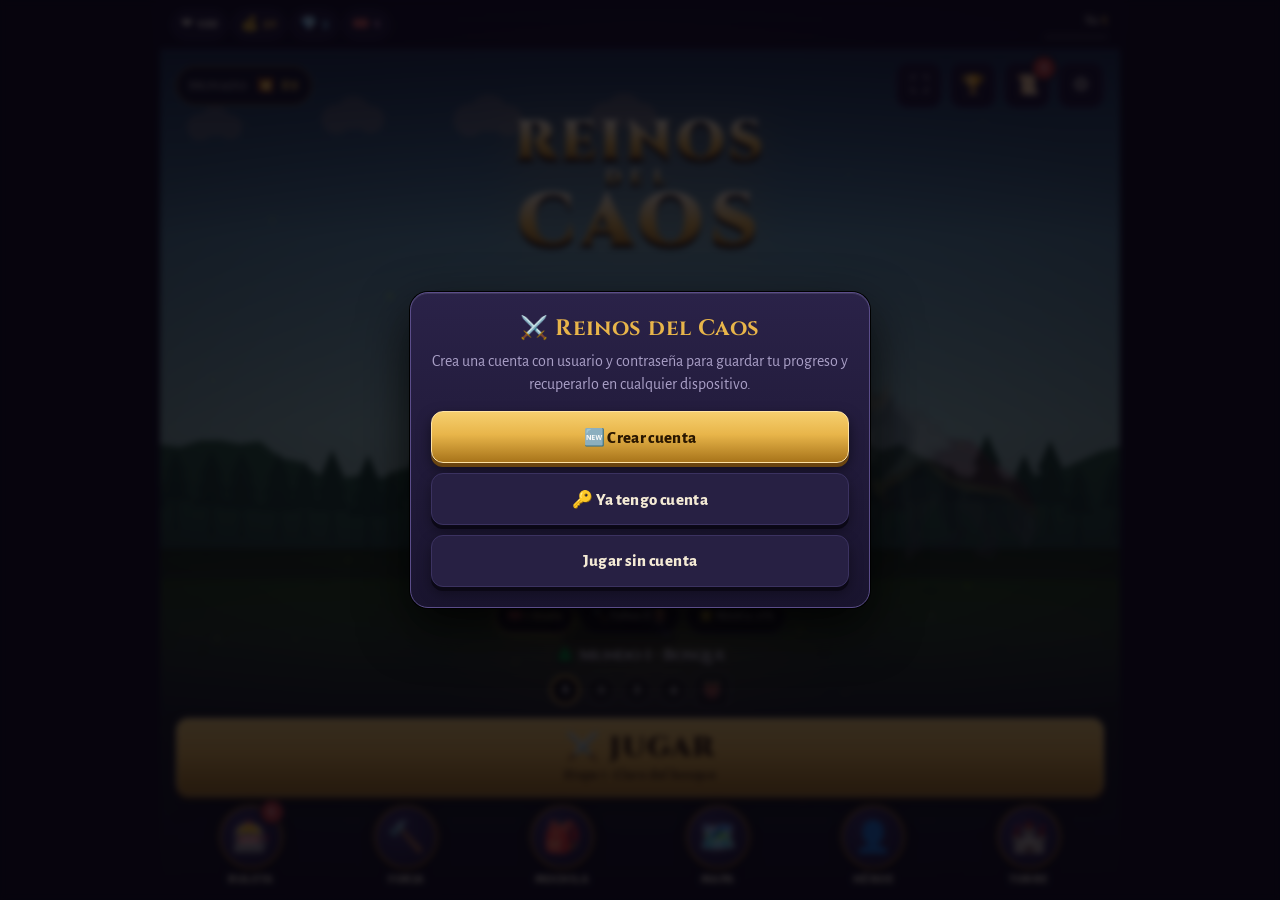
==== commit eb850d1f: "Add daily rewards, achievements, ranking, pets, tower, music and PWA - Daily 7-day login calendar (d" ====
--- a/reinos-del-caos/index.html
+++ b/reinos-del-caos/index.html
@@ -4,6 +4,11 @@
 <meta charset="utf-8">
 <meta name="viewport" content="width=device-width, initial-scale=1, viewport-fit=cover, user-scalable=no">
 <meta name="theme-color" content="#0f0c1d">
+<link rel="manifest" href="manifest.webmanifest">
+<link rel="icon" href="assets/icon-192.png">
+<link rel="apple-touch-icon" href="assets/icon-192.png">
+<meta name="apple-mobile-web-app-capable" content="yes">
+<meta name="mobile-web-app-capable" content="yes">
 <title>Reinos del Caos</title>
 <link rel="preconnect" href="https://fonts.googleapis.com">
 <link rel="preconnect" href="https://fonts.gstatic.com" crossorigin>
@@ -33,6 +38,9 @@
     <section class="screen" id="scr-char"></section>
     <section class="screen" id="scr-settings"></section>
     <section class="screen" id="scr-missions"></section>
+    <section class="screen" id="scr-trophies"></section>
+    <section class="screen" id="scr-pets"></section>
+    <section class="screen" id="scr-tower"></section>
 
     <!-- Combate -->
     <section class="screen" id="scr-battle">
@@ -50,6 +58,7 @@
             <span id="b-boss-name"></span>
             <div class="bar"><i id="b-boss-fill"></i></div>
           </div>
+          <button class="ult-btn" id="b-ult" aria-label="Furia del Caos: ataque definitivo"><span>💥</span></button>
           <div class="b-hp">
             <div class="bar hp"><i id="b-hp-fill"></i><span id="b-hp-text"></span></div>
           </div>
--- a/reinos-del-caos/css/style.css
+++ b/reinos-del-caos/css/style.css
@@ -512,3 +512,150 @@
 @media (orientation: landscape) and (max-height: 380px) {
   .menu-ui .goals { display: none; }
 }
+
+/* Ventanas muy bajas (p. ej. el juego dentro de otra app en horizontal) */
+@media (orientation: landscape) and (max-height: 330px) {
+  #topbar { padding: 3px 10px; gap: 4px; }
+  .tb-stat { padding: 2px 7px; font-size: .78rem; }
+  .tb-level { font-size: .75rem; min-width: 44px; }
+  .xpbar { width: 44px; height: 4px; }
+  #scr-menu.active { height: calc(100dvh - 32px - env(safe-area-inset-top, 0px)); }
+  .menu-ui { row-gap: 4px; padding: 6px 12px; grid-template-rows: auto 1fr auto auto auto auto; }
+  .menu-ui .logo { display: none; }
+  .menu-head .icon-btn { width: 34px; height: 34px; font-size: 1rem; }
+  .power-chip { font-size: .85rem; padding: 2px 9px; }
+  .world-name { font-size: .8rem; }
+  .pip { width: 22px; height: 22px; font-size: .7rem; border-width: 1.5px; }
+  .pip.boss { width: 24px; height: 24px; }
+  .btn-play { min-height: 42px; }
+  .play-main { font-size: 1.05rem; }
+  .btn-play small { font-size: .72rem; }
+  .dock { gap: 2px; }
+  .dock-btn .medal { width: 34px; font-size: 1rem; border-width: 1.5px; }
+  .dock-btn .lbl { font-size: .6rem; }
+  .dock-btn .badge { min-width: 18px; height: 18px; font-size: .7rem; right: calc(50% - 24px); }
+  .screen { padding: 10px 12px; }
+  .screen-head { margin-bottom: 8px; }
+  .back { min-width: 40px; height: 40px; }
+  .controls { --sk: 38px; --atk: 60px; --stick: 92px; }
+  .stick-zone { min-height: 100px; max-width: 160px; }
+  .actions { grid-template-columns: repeat(5, var(--sk)) var(--atk); grid-template-rows: var(--atk); grid-template-areas: "f h r p d a"; align-items: end; align-self: flex-end; gap: 6px; }
+  .controls { align-items: flex-end; }
+  .ctl { opacity: .8; }
+  .ctl.skill, .ctl.potion, .ctl.dodge { font-size: 1.15rem; }
+  .ctl.attack { font-size: 2.1rem; }
+  .b-top .icon-btn { width: 34px; height: 34px; flex-basis: 34px; }
+  .b-hp { top: 44px; width: 150px; }
+  .bar.hp { height: 14px; }
+  .boss-bar { top: 40px; }
+}
+
+/* ---------- Cuenta ---------- */
+button.power-chip { cursor: pointer; color: inherit; font: inherit; }
+.uname { font-weight: 800; color: #fff; margin-right: 4px; max-width: 9em; overflow: hidden; text-overflow: ellipsis; white-space: nowrap; display: inline-block; vertical-align: bottom; }
+.cloud-ico { margin-left: 4px; font-size: .9em; }
+.name-form input, .code-box {
+  width: 100%; min-height: 48px; padding: 10px 14px; border-radius: 12px; border: 1px solid var(--line);
+  background: #0f0c1d; color: var(--ink); font: inherit; font-size: 1.05rem;
+}
+.name-form input:focus, .code-box:focus { outline: 2px solid var(--gold); }
+.code-box { font-family: ui-monospace, Menlo, monospace; font-size: .75rem; resize: vertical; word-break: break-all; -webkit-user-select: text; user-select: text; }
+.name-form .hint { min-height: 1.2em; color: #fca5a5; margin: 6px 0 0; }
+.card.account { margin-bottom: 10px; }
+
+/* ---------- Botones de combate más pequeños ---------- */
+.controls { --sk: clamp(40px, 11vw, 50px); --atk: clamp(68px, 19vw, 86px); --stick: clamp(100px, 28vw, 128px); }
+.ctl.skill, .ctl.potion, .ctl.dodge { font-size: 1.25rem; }
+.ctl.attack { font-size: 2.3rem; }
+@media (orientation: landscape) and (max-height: 520px) {
+  .controls { --sk: 42px; --atk: 70px; --stick: 104px; }
+  .stick-zone { min-height: 120px; max-width: 180px; }
+  .actions { grid-template-columns: repeat(5, var(--sk)) var(--atk); grid-template-rows: var(--atk); grid-template-areas: "f h r p d a"; align-items: end; align-self: flex-end; gap: 6px; }
+  .controls { align-items: flex-end; }
+  .ctl { opacity: .72; }
+  .ctl:active, .ctl.pressed { opacity: 1; }
+  .ctl.skill, .ctl.potion, .ctl.dodge { font-size: 1.1rem; }
+  .ctl.attack { font-size: 2rem; }
+}
+@media (orientation: landscape) and (max-height: 330px) {
+  .controls { --sk: 34px; --atk: 54px; --stick: 84px; }
+  .stick-zone { min-height: 92px; max-width: 150px; }
+  .ctl.skill, .ctl.potion, .ctl.dodge { font-size: .95rem; }
+  .ctl.attack { font-size: 1.7rem; }
+  .ctl .cdtext, .ctl.potion b { font-size: .75rem; }
+}
+
+/* Cuenta con contraseña */
+.name-form input + input { margin-top: 8px; }
+.acc-btns { display: flex; gap: 8px; margin-top: 10px; flex-wrap: wrap; }
+.acc-btns .btn { flex: 1 1 120px; }
+
+/* Definitiva: Furia del Caos */
+.ult-btn {
+  position: absolute; right: 10px; top: 54%; z-index: 3; width: 50px; height: 50px; border-radius: 50%;
+  border: 2px solid #fde68a66; color: #fff; font-size: 1.4rem; display: grid; place-items: center; cursor: pointer;
+  background: conic-gradient(#fbbf24 var(--fill, 0%), #1a1530cc 0); box-shadow: 0 3px 0 #07050e; opacity: .85;
+  -webkit-tap-highlight-color: transparent; touch-action: none;
+}
+.ult-btn span { width: 38px; height: 38px; border-radius: 50%; background: #16122a; display: grid; place-items: center; filter: grayscale(.8) brightness(.8); }
+.ult-btn.ready { border-color: #fde68a; opacity: 1; animation: ultPulse 0.9s ease-in-out infinite; }
+.ult-btn.ready span { filter: none; background: radial-gradient(circle at 35% 30%, #fff7cc, #f59e0b 60%, #b45309); }
+@keyframes ultPulse { 0%, 100% { box-shadow: 0 3px 0 #07050e, 0 0 10px #fde04788; transform: scale(1); } 50% { box-shadow: 0 3px 0 #07050e, 0 0 26px #fde047; transform: scale(1.08); } }
+@media (max-height: 520px) and (orientation: landscape) { .ult-btn { width: 44px; height: 44px; top: 56%; } .ult-btn span { width: 33px; height: 33px; } }
+
+/* ---------- Sistemas extra ---------- */
+.dock { grid-template-columns: repeat(6, 1fr); }
+.badge-inline { display: inline-grid; place-items: center; min-width: 18px; height: 18px; padding: 0 5px; border-radius: 9px; background: var(--blood); color: #fff; font-size: .72rem; margin-left: 4px; }
+.bar.small { height: 8px; margin: 6px 0 2px; }
+.bar.small i { background: linear-gradient(90deg, var(--gold-2), var(--gold)); }
+.tabs.small .tab { padding: 6px 10px; font-size: .82rem; }
+
+/* Calendario */
+.calendar { display: grid; grid-template-columns: repeat(4, 1fr); gap: 8px; margin: 12px 0 4px; }
+.cal-day { display: flex; flex-direction: column; align-items: center; gap: 2px; padding: 8px 4px; border-radius: 12px; background: #0005; border: 1px solid var(--line); text-align: center; }
+.cal-day small { color: var(--muted); font-weight: 800; font-size: .68rem; text-transform: uppercase; }
+.cal-ico { font-size: 1.5rem; }
+.cal-lbl { font-size: .72rem; font-weight: 700; line-height: 1.1; }
+.cal-day.got { opacity: .55; }
+.cal-day.today { border-color: var(--gold); box-shadow: 0 0 0 2px #e8b54a55, 0 0 16px #e8b54a55; animation: pulse 1.4s ease-in-out infinite; }
+.cal-day.big { grid-column: span 2; background: linear-gradient(160deg, #7c2d12aa, #3b0764aa); border-color: #fbbf2488; }
+.cal-day.big .cal-ico { font-size: 2rem; }
+.cal-card.ready { border-color: var(--gold); }
+
+/* Logros */
+.ach-list { display: flex; flex-direction: column; gap: 8px; }
+.card.ach { display: flex; align-items: center; gap: 10px; padding: 10px 12px; }
+.card.ach.done { opacity: .7; }
+.ach-ico { font-size: 1.8rem; width: 40px; text-align: center; flex: none; }
+.ach-body { flex: 1; min-width: 0; }
+.ach-top { display: flex; justify-content: space-between; gap: 6px; align-items: center; }
+.medals { white-space: nowrap; }
+.medal-ico { filter: grayscale(1) brightness(.5); font-size: 1.05rem; }
+.medal-ico.ready { filter: grayscale(.2); animation: pulse 1.2s ease-in-out infinite; display: inline-block; }
+.medal-ico.got { filter: none; }
+
+/* Ranking */
+.rank-list { display: flex; flex-direction: column; gap: 6px; margin-bottom: 8px; }
+.rank-row { display: flex; align-items: center; gap: 10px; padding: 8px 12px; border-radius: 12px; background: #0005; border: 1px solid var(--line); }
+.rank-row.me { border-color: var(--gold); background: #e8b54a22; }
+.rank-row .pos { width: 30px; text-align: center; font-weight: 900; font-size: 1.05rem; }
+.rank-row .who { flex: 1; min-width: 0; display: flex; flex-direction: column; }
+.rank-row .who b { overflow: hidden; text-overflow: ellipsis; white-space: nowrap; }
+.rank-row .who small { font-size: .72rem; font-weight: 800; }
+.rank-row .val { font-weight: 900; white-space: nowrap; }
+
+/* Mascotas */
+.pet-card { display: flex; gap: 10px; align-items: center; }
+.pet-card canvas { width: 96px; height: 80px; flex: none; background: radial-gradient(circle at 50% 70%, #ffffff14, transparent 70%); border-radius: 12px; }
+.pet-card canvas.dim { filter: brightness(0) opacity(.45); }
+.pet-card.active { border-color: var(--gold); box-shadow: 0 0 0 1px var(--gold-2); }
+.pet-body { flex: 1; min-width: 0; display: flex; flex-direction: column; gap: 3px; align-items: flex-start; }
+.style-preview { display: grid; place-items: center; margin-bottom: 6px; }
+.style-preview canvas { width: 150px; height: 188px; }
+.enchant-now { margin-bottom: 8px; }
+
+/* Torre */
+.tower-card { text-align: center; }
+.tower-card .tower-art { font-size: 3.2rem; filter: drop-shadow(0 6px 14px #a855f7aa); }
+.tower-card p { margin: 6px 0 10px; }
+.tower-card .info-rows { text-align: left; margin-bottom: 12px; }
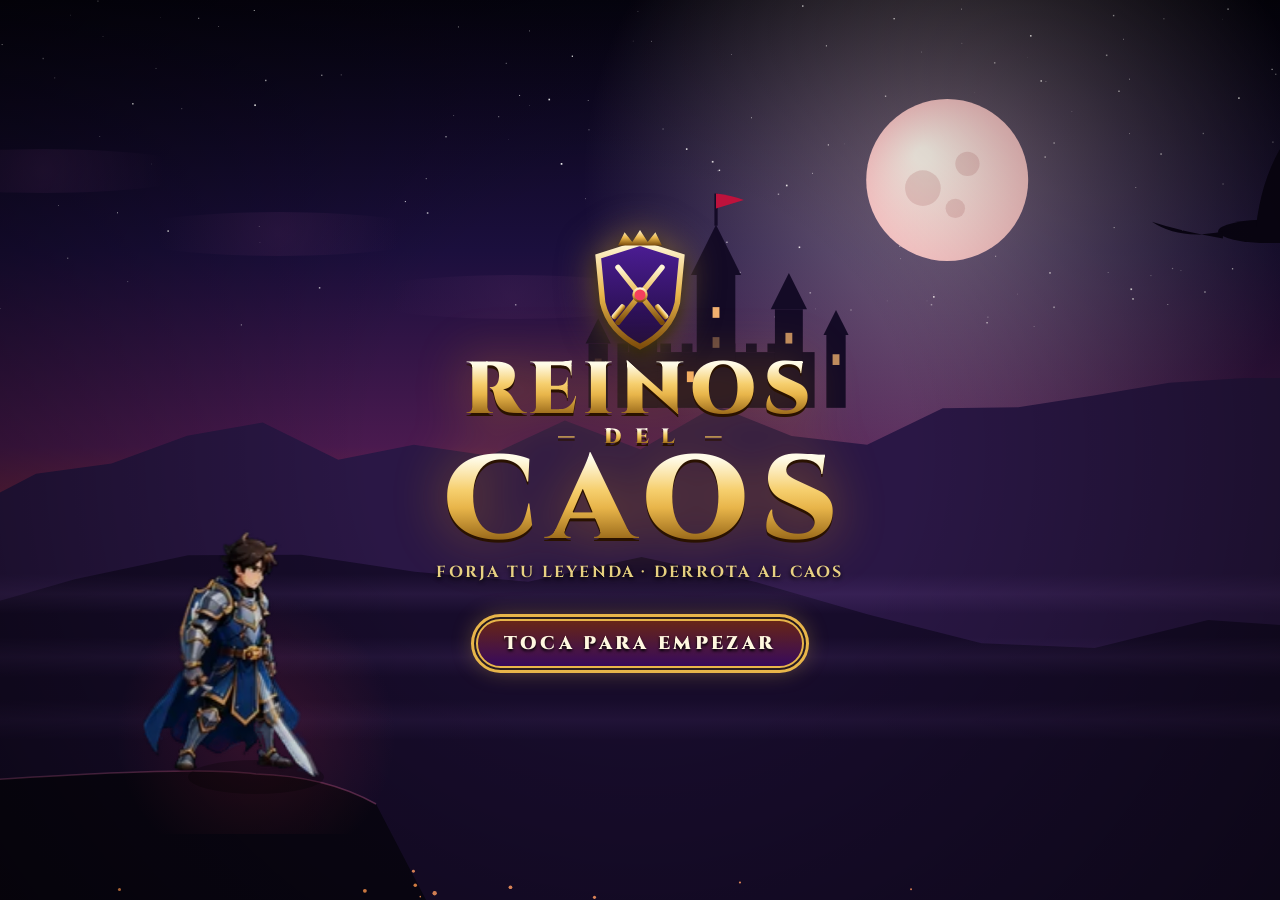
==== commit d146734b: "Iconos dibujados para armas, armaduras, pociones y materiales Antes varias armas y armaduras compart" ====
--- a/reinos-del-caos/index.html
+++ b/reinos-del-caos/index.html
@@ -93,6 +93,7 @@
 </div>
 
 <script src="js/data.js"></script>
+<script src="js/icons.js"></script>
 <script src="js/audio.js"></script>
 <script src="js/state.js"></script>
 <script src="js/sprites.js"></script>
--- a/reinos-del-caos/css/style.css
+++ b/reinos-del-caos/css/style.css
@@ -650,8 +650,21 @@
 .pet-card canvas.dim { filter: brightness(0) opacity(.45); }
 .pet-card.active { border-color: var(--gold); box-shadow: 0 0 0 1px var(--gold-2); }
 .pet-body { flex: 1; min-width: 0; display: flex; flex-direction: column; gap: 3px; align-items: flex-start; }
-.style-preview { display: grid; place-items: center; margin-bottom: 6px; }
+.style-preview { display: grid; place-items: center; margin-bottom: 6px; position: relative;
+  background: radial-gradient(ellipse at 50% 85%, rgba(250,204,21,.12), transparent 60%), linear-gradient(180deg, rgba(30,27,75,.55), rgba(15,23,42,.75));
+  border: 1px solid rgba(255,255,255,.08); border-radius: 16px; padding: 6px 8px 8px; }
 .style-preview canvas { width: 150px; height: 188px; }
+.style-label { font-size: 12px; color: #e2e8f0; text-align: center; margin-top: 2px; }
+.cos-btns { display: flex; gap: 6px; flex-wrap: wrap; align-items: center; }
+.item-card.previewing { outline: 2px solid var(--rc, #facc15); box-shadow: 0 0 14px var(--rc, #facc15); }
+.rank-row.clickable { cursor: pointer; }
+.rank-row.clickable:active { transform: scale(.98); }
+.profile-card { text-align: center; }
+.profile-card canvas { width: 84px; height: 105px; display: block; margin: 0 auto; }
+.profile-stats { display: grid; grid-template-columns: repeat(auto-fit, minmax(78px, 1fr)); gap: 6px; margin: 8px 0; }
+.profile-stats div { background: rgba(255,255,255,.06); border-radius: 12px; padding: 8px 6px; }
+.profile-stats b { display: block; font-size: 15px; color: #fde68a; }
+.profile-stats small { color: #cbd5e1; font-size: 11px; }
 .enchant-now { margin-bottom: 8px; }
 
 /* Torre */
@@ -659,3 +672,255 @@
 .tower-card .tower-art { font-size: 3.2rem; filter: drop-shadow(0 6px 14px #a855f7aa); }
 .tower-card p { margin: 6px 0 10px; }
 .tower-card .info-rows { text-align: left; margin-bottom: 12px; }
+.cloud-ico.saving { display: inline-block; animation: spinSlow 1.2s linear infinite; }
+@keyframes spinSlow { to { transform: rotate(360deg); } }
+.rank-sep { text-align: center; color: var(--muted); }
+.rank-time { text-align: center; margin: 4px 0 0; }
+
+/* =====================================================================
+   FORJA: yunque animado, ranuras de materiales y cuadrícula de objetos
+   ===================================================================== */
+.forge-top .tabs { margin-bottom: 10px; }
+.forge-wrap { display: grid; gap: 12px; grid-template-columns: 1fr; }
+.forge-stage {
+  position: relative; display: grid; grid-template-columns: 1fr; border-radius: 18px; overflow: hidden;
+  background: linear-gradient(180deg, #1f1830, #120e1e);
+  border: 2px solid color-mix(in srgb, var(--rc) 70%, #000);
+  box-shadow: 0 0 0 1px #000, 0 0 22px color-mix(in srgb, var(--rc) 35%, transparent), inset 0 1px 0 #ffffff14;
+}
+.forge-stage::before, .forge-stage::after {   /* remaches dorados en las esquinas */
+  content: ''; position: absolute; z-index: 3; width: 9px; height: 9px; border-radius: 50%; top: 7px; left: 7px;
+  background: radial-gradient(circle at 35% 35%, #fff3c4, #a8741a 70%); box-shadow: 0 1px 2px #000;
+}
+.forge-stage::after { left: auto; right: 7px; }
+.fs-anvil { position: relative; min-height: 170px; }
+#forge-cv { position: absolute; inset: 0; width: 100%; height: 100%; display: block; }
+.fs-item {
+  position: absolute; left: 50%; top: 42%; transform: translate(-50%, -50%); z-index: 2;
+  width: 92px; height: 92px; display: grid; place-items: center; font-size: 56px; border-radius: 50%;
+  background: radial-gradient(circle, color-mix(in srgb, var(--rc) 55%, transparent) 0%, transparent 68%);
+  filter: drop-shadow(0 6px 8px #000c); animation: fsfloat 2.6s ease-in-out infinite;
+}
+.fs-item::before {
+  content: ''; position: absolute; inset: -18px; border-radius: 50%; z-index: -1; opacity: .55;
+  background: conic-gradient(from 0deg, transparent 0 8%, color-mix(in srgb, var(--rc) 80%, #fff) 10%, transparent 12% 33%, color-mix(in srgb, var(--rc) 80%, #fff) 35%, transparent 37% 58%, color-mix(in srgb, var(--rc) 80%, #fff) 60%, transparent 62% 83%, color-mix(in srgb, var(--rc) 80%, #fff) 85%, transparent 87%);
+  -webkit-mask: radial-gradient(circle, #000 25%, transparent 70%); mask: radial-gradient(circle, #000 25%, transparent 70%);
+  animation: spin 9s linear infinite;
+}
+@keyframes fsfloat { 50% { transform: translate(-50%, calc(-50% - 7px)); } }
+@keyframes spin { to { transform: rotate(360deg); } }
+.fs-item.hit span { animation: fshit .22s ease-out; }
+@keyframes fshit { 30% { transform: scale(1.25) rotate(-6deg); filter: brightness(2.2); } }
+.fs-item.levelup span { animation: fslevel .9s ease-out; }
+@keyframes fslevel { 0% { transform: scale(.6); filter: brightness(3); } 50% { transform: scale(1.35); } 100% { transform: scale(1); } }
+.fs-item span { display: block; }
+.fs-stars { position: absolute; left: 0; right: 0; bottom: 6px; z-index: 2; text-align: center; font-size: 1.15rem; letter-spacing: 3px; color: #ffffff30; text-shadow: 0 2px 3px #000; }
+.fs-stars .on { color: #facc15; text-shadow: 0 0 8px #facc15aa, 0 2px 3px #000; }
+.fs-stars .pop { display: inline-block; animation: starpop .8s ease-out; }
+@keyframes starpop { 0% { transform: scale(3) rotate(-90deg); opacity: 0; } 60% { transform: scale(1.4); opacity: 1; } 100% { transform: scale(1); } }
+.fs-info { position: relative; z-index: 2; display: flex; flex-direction: column; gap: 7px; padding: 12px 14px 14px; background: linear-gradient(180deg, #00000055, #0000); border-top: 1px solid #ffffff12; }
+.fs-name { font-family: var(--font-display); font-weight: 900; font-size: 1.25rem; line-height: 1.1; color: color-mix(in srgb, var(--rc) 75%, #fff); text-shadow: 0 2px 0 #000, 0 0 14px color-mix(in srgb, var(--rc) 45%, transparent); }
+.fs-rar { font-size: .85rem; color: var(--muted); font-weight: 700; }
+.fs-rar .eq-tag { color: var(--heal); }
+.fs-bars { display: flex; flex-direction: column; gap: 5px; }
+.sbar { display: grid; grid-template-columns: 92px 1fr auto; align-items: center; gap: 8px; font-size: .82rem; }
+.sb-lbl { color: #e2e8f0; font-weight: 700; white-space: nowrap; }
+.sb-track { position: relative; height: 10px; border-radius: 6px; background: #00000080; box-shadow: inset 0 1px 2px #000; overflow: hidden; border: 1px solid #ffffff14; }
+.sb-track i { position: absolute; top: 0; bottom: 0; left: 0; border-radius: 6px; }
+.sb-cur { background: linear-gradient(180deg, #fde68a, #d39b26); }
+.sb-gain { background: repeating-linear-gradient(45deg, #4ade80, #4ade80 4px, #22c55e 4px, #22c55e 8px); animation: gainblink 1.2s ease-in-out infinite; border-radius: 0 6px 6px 0 !important; }
+@keyframes gainblink { 50% { opacity: .55; } }
+.sb-val { font-weight: 800; font-variant-numeric: tabular-nums; white-space: nowrap; }
+.sb-val em { font-style: normal; color: #4ade80; }
+.mslots { display: flex; flex-wrap: wrap; gap: 6px; }
+.mslot {
+  position: relative; width: 56px; height: 56px; border-radius: 10px; display: flex; flex-direction: column; align-items: center; justify-content: center;
+  background: radial-gradient(circle at 50% 35%, #2e2650, #15111f); border: 2px solid #4ade80aa; box-shadow: inset 0 0 8px #000;
+}
+.mslot.no { border-color: #ef4444aa; }
+.mslot .ms-ico { font-size: 1.35rem; line-height: 1; }
+.mslot .ms-n { font-size: .68rem; font-weight: 800; margin-top: 3px; font-variant-numeric: tabular-nums; }
+.mslot.ok .ms-n { color: #bbf7d0; }
+.mslot.no .ms-n { color: #fecaca; }
+.mslot.ok::after { content: '✓'; position: absolute; top: -6px; right: -6px; width: 17px; height: 17px; border-radius: 50%; background: #16a34a; color: #fff; font-size: .7rem; font-weight: 900; display: grid; place-items: center; box-shadow: 0 0 0 2px #120e1e; }
+.nope { animation: nope .4s ease; }
+@keyframes nope { 20%, 60% { transform: translateX(-6px); } 40%, 80% { transform: translateX(6px); } }
+.btn-forge { width: 100%; font-family: var(--font-display); font-weight: 900; letter-spacing: .06em; font-size: 1.1rem; position: relative; overflow: hidden; }
+.btn-forge[aria-disabled="true"] { filter: grayscale(.85) brightness(.7); }
+.btn-forge.glow::after, .btn-play::after {
+  content: ''; position: absolute; top: 0; bottom: 0; width: 40%; left: -60%;
+  background: linear-gradient(100deg, transparent, #ffffffaa, transparent); transform: skewX(-20deg);
+  animation: sweep 2.8s ease-in-out infinite; pointer-events: none;
+}
+@keyframes sweep { 0%, 55% { left: -60%; } 100% { left: 130%; } }
+.fs-note { font-size: .9rem; font-weight: 700; color: #e2e8f0; background: #0006; border-radius: 10px; padding: 8px 10px; }
+.fs-note.max { color: #fde68a; text-align: center; font-family: var(--font-display); }
+.forge-side { min-width: 0; }
+.fside-title { font-family: var(--font-display); color: var(--gold); font-weight: 700; margin: 0 0 8px; }
+.forge-grid { display: grid; grid-template-columns: repeat(auto-fill, minmax(62px, 1fr)); gap: 8px; }
+.ftile {
+  position: relative; aspect-ratio: 1; border-radius: 12px; cursor: pointer; padding: 0;
+  display: grid; place-items: center; font-size: 1.9rem;
+  background: radial-gradient(circle at 50% 35%, color-mix(in srgb, var(--rc) 30%, #251d40), #120e1e 75%);
+  border: 2px solid color-mix(in srgb, var(--rc) 75%, #000);
+  box-shadow: 0 3px 0 #07050e, inset 0 1px 0 #ffffff22; transition: transform .1s;
+}
+.ftile:active { transform: translateY(2px); }
+.ftile.sel { border-color: #fde68a; box-shadow: 0 0 0 2px #fde68a, 0 0 16px #fde68aaa, 0 3px 0 #07050e; transform: translateY(-2px); }
+.ftile.locked .ft-ico { filter: grayscale(1) brightness(.35); }
+.ftile.owned .ft-ico { opacity: .75; }
+.ftile.ready { animation: tilepulse 1.6s ease-in-out infinite; }
+@keyframes tilepulse { 50% { box-shadow: 0 0 14px color-mix(in srgb, var(--rc) 90%, #fff), 0 3px 0 #07050e; } }
+.ft-tag { position: absolute; top: -6px; right: -6px; min-width: 20px; height: 20px; padding: 0 5px; border-radius: 10px; font-size: .72rem; font-weight: 900; display: grid; place-items: center; box-shadow: 0 0 0 2px #120e1e; }
+.ft-tag.go { background: #f59e0b; color: #2a1700; }
+.ft-tag.own { background: #16a34a; color: #fff; }
+.ft-tag.lock { background: #374151; font-size: .62rem; }
+.ft-tag.qty { background: #3b3263; color: #fff; }
+.ft-tag.eq { background: #2563eb; color: #fff; }
+.ft-stars { position: absolute; bottom: 2px; left: 0; right: 0; text-align: center; font-size: .55rem; color: #facc15; letter-spacing: 0; text-shadow: 0 1px 2px #000; }
+
+@media (min-width: 640px) {
+  .forge-stage { grid-template-columns: minmax(180px, 42%) 1fr; }
+  .fs-anvil { min-height: 230px; }
+  .fs-info { border-top: 0; border-left: 1px solid #ffffff12; background: linear-gradient(90deg, #00000055, #0000); }
+}
+@media (orientation: landscape) and (max-height: 520px) {
+  .forge-top { display: flex; align-items: center; gap: 12px; }
+  .forge-top .screen-head { margin: 0; flex: 0 0 auto; }
+  .forge-top .tabs { flex: 1; margin: 0 0 8px; flex-wrap: nowrap; }
+  .forge-top .tab { min-height: 38px; padding: 4px 8px; font-size: .88rem; }
+  .forge-wrap { grid-template-columns: minmax(0, 1.55fr) minmax(0, 1fr); align-items: start; }
+  .forge-stage { grid-template-columns: 40% 1fr; }
+  .fs-anvil { min-height: 0; }
+  .fs-info { padding: 10px 12px; gap: 5px; }
+  .fs-name { font-size: 1.05rem; }
+  .sbar { grid-template-columns: 78px 1fr auto; font-size: .75rem; }
+  .mslot { width: 48px; height: 48px; }
+  .mslot .ms-ico { font-size: 1.1rem; }
+  .btn-forge { min-height: 44px; font-size: .98rem; }
+  .fs-item { width: 74px; height: 74px; font-size: 44px; }
+  .forge-side { max-height: calc(100dvh - 120px); overflow-y: auto; padding: 4px 4px 4px 0; }
+  .forge-grid { grid-template-columns: repeat(auto-fill, minmax(54px, 1fr)); gap: 7px; }
+  .ftile { font-size: 1.55rem; }
+}
+
+/* =====================================================================
+   PORTADA
+   ===================================================================== */
+.title-screen { position: fixed; inset: 0; z-index: 90; background: #05030f; cursor: pointer; overflow: hidden; transition: opacity .6s, transform .6s; }
+.title-screen.leaving { opacity: 0; transform: scale(1.08); pointer-events: none; }
+.title-screen.leaving::after { content: ''; position: absolute; inset: 0; background: #fff7e0; animation: tflash .6s ease-out forwards; }
+@keyframes tflash { from { opacity: .8; } to { opacity: 0; } }
+#title-cv { position: absolute; inset: 0; width: 100%; height: 100%; display: block; }
+.title-ui {
+  position: absolute; inset: 0; display: flex; flex-direction: column; align-items: center; justify-content: center; gap: 6px;
+  padding: max(16px, env(safe-area-inset-top)) 16px max(18px, env(safe-area-inset-bottom)); text-align: center; pointer-events: none;
+}
+.t-crest { width: clamp(60px, 16vmin, 110px); animation: crestin 1.1s cubic-bezier(.2,1.4,.4,1) both, crestfloat 4s ease-in-out 1.1s infinite; filter: drop-shadow(0 0 18px #e8b54a88) drop-shadow(0 6px 6px #000); }
+.emblem { width: 100%; height: auto; display: block; }
+@keyframes crestin { from { transform: scale(0) rotate(-30deg); opacity: 0; } }
+@keyframes crestfloat { 50% { transform: translateY(-5px); } }
+.t-logo { display: flex; flex-direction: column; align-items: center; line-height: .88; font-family: var(--font-display); font-weight: 900; text-transform: uppercase; margin: 0;
+  filter: drop-shadow(0 3px 0 #2a1200) drop-shadow(0 0 26px #f59e0b66); }
+.t-logo span, .logo span {
+  background: linear-gradient(100deg, transparent 42%, #ffffffee 50%, transparent 58%) no-repeat, linear-gradient(180deg, #fffbe8 8%, #f6cf6e 38%, #e8b54a 55%, #8a5a10 92%);
+  background-size: 300% 100%, 100% 100%; background-position: 130% 0, 0 0;
+  -webkit-background-clip: text; background-clip: text; color: transparent;
+  animation: logoshine 4.5s ease-in-out infinite;
+}
+@keyframes logoshine { 0%, 55% { background-position: 130% 0, 0 0; } 100% { background-position: -40% 0, 0 0; } }
+.tl-a { font-size: clamp(2.2rem, 11vmin, 4.6rem); letter-spacing: .08em; animation: logoshine 4.5s ease-in-out infinite, tin .9s .2s ease-out both !important; }
+.tl-b { font-size: clamp(.8rem, 3.2vmin, 1.3rem); letter-spacing: .6em; margin: 4px 0; padding-left: .6em; }
+.tl-c { font-size: clamp(3.2rem, 18vmin, 7.4rem); letter-spacing: .1em; padding-left: .1em; }
+.t-logo .tl-c { -webkit-text-stroke: 0; }
+@keyframes tin { from { opacity: 0; transform: translateY(-20px); letter-spacing: .4em; } }
+.t-sub { font-family: var(--font-display); font-weight: 700; color: #fde68a; letter-spacing: .14em; font-size: clamp(.75rem, 2.8vmin, 1rem); text-shadow: 0 2px 4px #000; opacity: .9; text-transform: uppercase; }
+.t-tap {
+  pointer-events: auto; margin-top: clamp(10px, 4vmin, 30px); padding: 10px 26px; border-radius: 999px; cursor: pointer;
+  font-family: var(--font-display); font-weight: 900; letter-spacing: .18em; font-size: clamp(.85rem, 3vmin, 1.15rem);
+  color: #fff7e0; background: linear-gradient(180deg, #7c2d12cc, #3b0764cc); border: 2px solid #e8b54a;
+  box-shadow: 0 0 0 4px #00000066, 0 0 24px #e8b54a77; text-shadow: 0 2px 3px #000;
+  animation: tapblink 1.6s ease-in-out infinite;
+}
+@keyframes tapblink { 50% { opacity: .55; transform: scale(.97); box-shadow: 0 0 0 4px #00000066, 0 0 8px #e8b54a44; } }
+.t-save { margin-top: 6px; font-weight: 800; font-size: .9rem; color: #e9d5ff; background: #0009; border: 1px solid #ffffff22; padding: 4px 12px; border-radius: 999px; }
+@media (orientation: portrait) {
+  .title-ui { justify-content: flex-start; padding-top: max(12vh, env(safe-area-inset-top)); }
+}
+@media (orientation: landscape) and (max-height: 520px) {
+  .title-ui { align-items: flex-end; padding-right: 7vw; padding-left: 40vw; }
+  .t-crest { width: clamp(48px, 15vh, 80px); }
+}
+
+/* =====================================================================
+   MENÚ DE INICIO con aspecto de juego
+   ===================================================================== */
+.logo { flex-direction: row; justify-content: center; gap: 10px; filter: drop-shadow(0 3px 0 #2a1200) drop-shadow(0 0 22px #e8b54a55); }
+.logo-txt { display: flex; flex-direction: column; align-items: center; }
+.logo-crest { width: clamp(46px, 13vw, 70px); flex: 0 0 auto; animation: crestfloat 4s ease-in-out infinite; }
+.logo-b { letter-spacing: .45em; padding-left: .45em; }
+/* Barra superior: recursos en placas con el icono enmarcado */
+#topbar { background: linear-gradient(180deg, #1c1433, #0f0b1e); border-bottom: 2px solid #6b4a12; box-shadow: 0 2px 0 #000, 0 4px 14px #0009; }
+.tb-stat { background: linear-gradient(180deg, #2a2148, #15101f); border: 1px solid #8a6420; box-shadow: inset 0 1px 0 #ffffff1c, 0 2px 0 #000; }
+.xpbar { height: 8px; border: 1px solid #8a6420; background: #0008; }
+.xpbar i { background: linear-gradient(180deg, #e9d5ff, #a855f7 50%, #7e22ce); box-shadow: 0 0 6px #a855f7; }
+/* Botones de la cabecera del menú */
+.menu-head .icon-btn {
+  position: relative; background: radial-gradient(circle at 40% 30%, #3a2f63, #17122a); border: 2px solid #b8862b;
+  box-shadow: 0 3px 0 #000, inset 0 1px 0 #ffffff2a, 0 0 10px #0008;
+}
+.power-chip { background: linear-gradient(180deg, #2a1f4a, #120d22); border: 2px solid #b8862b; box-shadow: 0 3px 0 #000, inset 0 1px 0 #ffffff22; }
+/* Botón JUGAR: placa dorada con brillo que recorre */
+.btn-play {
+  position: relative; overflow: hidden; border-radius: 16px;
+  background: linear-gradient(180deg, #fff1b8 0%, #f6cf6e 18%, #e8b54a 50%, #b07a1c 85%, #8a5a10 100%);
+  border: 2px solid #fff3c4; box-shadow: 0 0 0 3px #3b2405, 0 0 0 5px #c9952f, 0 6px 0 5px #2a1a04, 0 10px 24px #000c;
+}
+.btn-play::before { content: ''; position: absolute; inset: 4px; border-radius: 12px; border: 1px dashed #7a4b0c88; pointer-events: none; }
+.btn-play .play-main { text-shadow: 0 1px 0 #fff6, 0 -1px 0 #0003; color: #2a1500; }
+.pm-sw { display: inline-block; animation: swclash 2s ease-in-out infinite; }
+@keyframes swclash { 0%, 70%, 100% { transform: rotate(0); } 80% { transform: rotate(-18deg) scale(1.2); } 90% { transform: rotate(10deg) scale(1.1); } }
+/* Dock: medallones con aro de oro y cinta con el nombre */
+.dock-btn .medal {
+  background: radial-gradient(circle at 38% 30%, #4a3d80, #1a1430 70%);
+  border: 0; box-shadow: 0 0 0 2px #2a1a04, 0 0 0 4px #e8b54a, 0 0 0 6px #6b4510, 0 5px 0 5px #07050e, inset 0 2px 6px #ffffff22, inset 0 -6px 10px #0008;
+}
+.dock-btn:active .medal { box-shadow: 0 0 0 2px #2a1a04, 0 0 0 4px #e8b54a, 0 0 0 6px #6b4510, 0 2px 0 5px #07050e; }
+.dock-btn .lbl {
+  margin-top: 6px; padding: 1px 8px; border-radius: 4px; color: #fde68a;
+  background: linear-gradient(180deg, #5b1d1d, #2c0b0b); border: 1px solid #b8862b; box-shadow: 0 2px 0 #000;
+}
+.dock-btn:hover .medal { filter: brightness(1.2); }
+/* Etapas del mundo unidas por un camino */
+.pips { position: relative; padding: 3px 8px; border-radius: 999px; background: #0009; border: 1px solid #ffffff1a; }
+.pip.done { box-shadow: 0 0 8px #e8b54a88; }
+.pip.boss { background: radial-gradient(circle, #7f1d1d, #2a0707); border-color: #ef4444; box-shadow: 0 0 10px #ef444488; }
+.world-name { padding: 2px 14px; border-radius: 6px; background: linear-gradient(90deg, transparent, #000a 20%, #000a 80%, transparent); }
+@media (orientation: landscape) and (max-height: 520px) {
+  .logo-crest { width: clamp(30px, 11vh, 48px); }
+  .dock-btn .lbl { margin-top: 5px; padding: 0 5px; }
+  .dock { row-gap: 2px; }
+}
+@media (orientation: landscape) and (max-height: 330px) {
+  .dock-btn .medal { box-shadow: 0 0 0 1.5px #2a1a04, 0 0 0 3px #e8b54a, 0 3px 0 3px #07050e; }
+}
+@media (orientation: portrait) and (max-width: 520px) {
+  .dock { grid-template-columns: repeat(6, 1fr); gap: 2px; }
+  .dock-btn .medal { width: min(46px, 11.5vw); font-size: 1.25rem; }
+  .dock-btn .lbl { font-size: .58rem; padding: 0 3px; letter-spacing: .02em; }
+  .dock-btn .badge { right: calc(50% - 26px); }
+  .menu-head { gap: 6px; }
+  .menu-head .head-btns { display: flex; gap: 5px; }
+  .menu-head .icon-btn { width: 38px; height: 38px; font-size: 1rem; }
+  .power-chip { min-width: 0; padding: 4px 9px; font-size: .9rem; overflow: hidden; }
+  .power-chip .rank-tag { display: none; }
+  .power-chip .uname { max-width: 34vw; overflow: hidden; text-overflow: ellipsis; white-space: nowrap; }
+}
+
+/* ---------- Iconos dibujados (SVG) ---------- */
+.gi-wrap { display: inline-block; width: 1.25em; height: 1.25em; vertical-align: -.3em; line-height: 0; }
+.gi { width: 100%; height: 100%; display: block; overflow: visible; filter: drop-shadow(0 2px 1px #0008); }
+.item-icon .gi-wrap, .ft-ico .gi-wrap, .u-icon .gi-wrap, .prize-icon .gi-wrap { width: 1.45em; height: 1.45em; vertical-align: middle; }
+.fs-item .gi-wrap { width: 1.5em; height: 1.5em; }
+.mslot .ms-ico .gi-wrap, .mat .mi .gi-wrap { width: 1.5em; height: 1.5em; }
+.ft-ico { display: grid; place-items: center; }
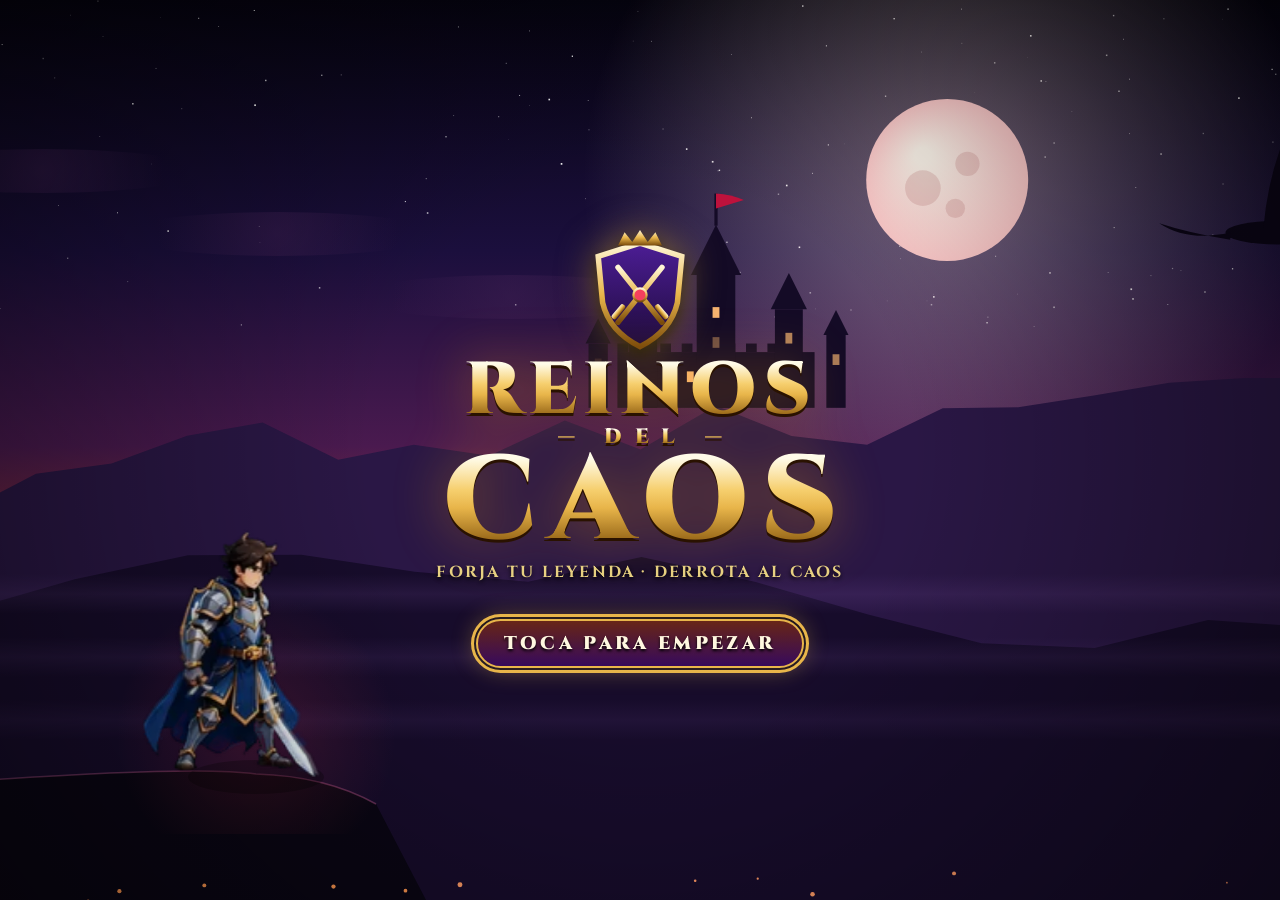
==== commit e3eb3eec: "Mercader viajero, Ascensión del equipo, perfil con aura y mascota, auras mejoradas - Mercader viajer" ====
--- a/reinos-del-caos/index.html
+++ b/reinos-del-caos/index.html
@@ -41,6 +41,7 @@
     <section class="screen" id="scr-trophies"></section>
     <section class="screen" id="scr-pets"></section>
     <section class="screen" id="scr-tower"></section>
+    <section class="screen" id="scr-shop"></section>
 
     <!-- Combate -->
     <section class="screen" id="scr-battle">
--- a/reinos-del-caos/css/style.css
+++ b/reinos-del-caos/css/style.css
@@ -924,3 +924,100 @@
 .fs-item .gi-wrap { width: 1.5em; height: 1.5em; }
 .mslot .ms-ico .gi-wrap, .mat .mi .gi-wrap { width: 1.5em; height: 1.5em; }
 .ft-ico { display: grid; place-items: center; }
+
+/* =====================================================================
+   DIFICULTADES, MEJORAS DE LA TORRE Y RULETA DE DIAMANTES
+   ===================================================================== */
+.diff-pick { display: flex; gap: 6px; justify-content: center; flex-wrap: wrap; }
+.diff-pick.map { margin: -4px 0 12px; }
+.diff-chip {
+  padding: 4px 12px; min-height: 32px; border-radius: 999px; cursor: pointer; font-weight: 800; font-size: .85rem;
+  background: #0f0c1dd9; color: #e2e8f0; border: 2px solid color-mix(in srgb, var(--dc) 55%, #000); box-shadow: 0 2px 0 #000;
+}
+.diff-chip.on { color: #fff; background: linear-gradient(180deg, color-mix(in srgb, var(--dc) 70%, #000), color-mix(in srgb, var(--dc) 35%, #000)); border-color: var(--dc); box-shadow: 0 0 12px color-mix(in srgb, var(--dc) 70%, transparent), 0 2px 0 #000; }
+.diff-chip:disabled { opacity: .45; cursor: not-allowed; }
+.btn-play.diff-1 { background: linear-gradient(180deg, #fecaca 0%, #ef4444 30%, #b91c1c 70%, #7f1d1d 100%); border-color: #fecaca; box-shadow: 0 0 0 3px #3b0505, 0 0 0 5px #ef4444, 0 6px 0 5px #2a0404, 0 10px 24px #000c; }
+.btn-play.diff-1 .play-main, .btn-play.diff-1 small { color: #fff; text-shadow: 0 2px 2px #0008; }
+.btn-play.diff-2 { background: linear-gradient(180deg, #fed7aa 0%, #f97316 28%, #c2410c 60%, #431407 100%); border-color: #fed7aa; box-shadow: 0 0 0 3px #2a0d02, 0 0 0 5px #f97316, 0 6px 0 5px #1c0701, 0 0 30px #f9731688; }
+.btn-play.diff-2 .play-main, .btn-play.diff-2 small { color: #fff; text-shadow: 0 2px 2px #0008; }
+body[data-diff="1"] #scr-menu .menu-ui { box-shadow: inset 0 0 90px #b91c1c66; }
+body[data-diff="2"] #scr-menu .menu-ui { box-shadow: inset 0 0 110px #ea580c77; }
+.world.diff-1 { box-shadow: inset 0 0 0 2px #ef444488; }
+.world.diff-2 { box-shadow: inset 0 0 0 2px #f9731699; }
+@media (orientation: landscape) and (max-height: 520px) {
+  .diff-chip { min-height: 26px; padding: 2px 9px; font-size: .74rem; }
+}
+
+/* Mejoras de la Torre */
+.bless-wrap { text-align: center; }
+.bless-row { display: grid; grid-template-columns: repeat(3, minmax(0, 1fr)); gap: 10px; margin-top: 12px; }
+.bless-card {
+  position: relative; display: flex; flex-direction: column; align-items: center; gap: 4px; padding: 14px 8px 12px; border-radius: 14px; cursor: pointer;
+  background: radial-gradient(circle at 50% 25%, color-mix(in srgb, var(--tc) 30%, #251d40), #120e1e 80%);
+  border: 2px solid var(--tc); color: #fff; box-shadow: 0 0 16px color-mix(in srgb, var(--tc) 45%, transparent), 0 4px 0 #07050e;
+  animation: blessin .35s ease-out backwards; transition: transform .12s;
+}
+.bless-card:nth-child(2) { animation-delay: .07s; } .bless-card:nth-child(3) { animation-delay: .14s; }
+.bless-card:hover, .bless-card:focus-visible { transform: translateY(-4px) scale(1.03); }
+.bless-card.t2 { animation: blessin .35s ease-out backwards, blessglow 1.4s ease-in-out infinite .4s; }
+.bless-card.picked { transform: scale(1.1); filter: brightness(1.4); }
+@keyframes blessin { from { opacity: 0; transform: translateY(16px) scale(.9); } }
+@keyframes blessglow { 50% { box-shadow: 0 0 28px var(--tc), 0 4px 0 #07050e; } }
+.bl-tier { font-size: .68rem; font-weight: 900; letter-spacing: .08em; text-transform: uppercase; color: var(--tc); }
+.bl-ico { font-size: 2.1rem; line-height: 1.1; filter: drop-shadow(0 3px 3px #000); }
+.bl-name { font-family: var(--font-display); font-size: 1rem; color: #fde68a; }
+.bl-desc { font-size: .8rem; color: #e2e8f0; line-height: 1.25; }
+.bl-have { font-size: .68rem; color: #86efac; font-weight: 800; }
+.bless-mine { display: flex; gap: 5px; flex-wrap: wrap; justify-content: center; margin-top: 12px; }
+@media (orientation: landscape) and (max-height: 520px) {
+  .bless-card { padding: 8px 6px; } .bl-ico { font-size: 1.6rem; } .bl-desc { font-size: .72rem; }
+}
+
+/* Ruleta de Diamantes */
+.wheel-area.diamond .wheel-box { filter: drop-shadow(0 0 22px #60a5fa88); }
+.wheel-area.diamond h3 { background: linear-gradient(90deg, #93c5fd, #fef08a, #93c5fd); -webkit-background-clip: text; background-clip: text; color: transparent; }
+.diamond-box { display: flex; flex-direction: column; gap: 8px; width: 100%; padding: 12px; border-radius: 14px;
+  background: linear-gradient(180deg, #1e3a8a55, #0f0c1d); border: 2px solid #60a5fa88; box-shadow: inset 0 0 20px #1d4ed844; }
+.db-row { display: flex; justify-content: space-between; gap: 8px; font-size: .9rem; flex-wrap: wrap; }
+.db-row b { color: #7dd3fc; }
+.db-pity { display: flex; flex-direction: column; gap: 4px; font-size: .82rem; color: #e2e8f0; }
+.db-pity .bar i { background: linear-gradient(90deg, #fb923c, #f43f5e); }
+.diamond-btn { background: linear-gradient(180deg, #e0f2fe, #38bdf8 40%, #1d4ed8); color: #0b1a3a; border-color: #e0f2fe; box-shadow: 0 4px 0 #0c2a6b, 0 0 18px #38bdf888; font-family: var(--font-display); font-weight: 900; }
+#prize-cv { width: 180px; height: 165px; display: block; margin: 0 auto; }
+.diamond-box.pesadilla { background: linear-gradient(180deg, #7f1d1d66, #0f0c1d); border-color: #ef4444aa; box-shadow: inset 0 0 22px #b91c1c55; }
+.diamond-box.infierno { background: linear-gradient(180deg, #c2410c66, #0f0c1d); border-color: #f97316cc; box-shadow: inset 0 0 26px #ea580c66, 0 0 18px #f9731633; }
+.diamond-box.pesadilla .diamond-btn { background: linear-gradient(180deg, #fecaca, #ef4444 40%, #7f1d1d); color: #fff; border-color: #fecaca; box-shadow: 0 4px 0 #450a0a, 0 0 18px #ef444488; }
+.diamond-box.infierno .diamond-btn { background: linear-gradient(180deg, #fef3c7, #f97316 40%, #7c2d12); color: #fff; border-color: #fef3c7; box-shadow: 0 4px 0 #431407, 0 0 22px #f97316aa; }
+.diamond-box .spin-row { display: flex; gap: 8px; flex-wrap: wrap; }
+.diamond-box .spin-row .btn { flex: 1 1 160px; }
+
+/* ---------- Mercader viajero ---------- */
+.shop-top { display: flex; gap: 12px; align-items: center; flex-wrap: wrap; margin-bottom: 12px; }
+.shop-merchant { flex: 1 1 260px; display: flex; gap: 10px; align-items: center; font-size: 2.6rem; }
+.shop-say { font-size: .9rem; color: #fde68a; background: #2a1f4a; border: 1px solid #8a6420; border-radius: 12px; padding: 8px 12px; position: relative; font-style: italic; }
+.shop-info { flex: 1 1 220px; display: flex; flex-direction: column; gap: 6px; font-size: .9rem; }
+.shop-info b { color: var(--gold); }
+.shop-grid { display: grid; grid-template-columns: repeat(auto-fill, minmax(130px, 1fr)); gap: 10px; }
+.shop-card { position: relative; display: flex; flex-direction: column; align-items: center; gap: 4px; padding: 14px 8px 10px; border-radius: 14px; text-align: center;
+  background: radial-gradient(circle at 50% 25%, color-mix(in srgb, var(--rc) 25%, #251d40), #120e1e 80%); border: 2px solid color-mix(in srgb, var(--rc) 70%, #000); box-shadow: 0 3px 0 #07050e; }
+.shop-card.special { box-shadow: 0 0 16px color-mix(in srgb, var(--rc) 60%, transparent), 0 3px 0 #07050e; }
+.shop-card.deal { border-color: #4ade80; }
+.shop-card.sold { opacity: .45; filter: grayscale(.7); }
+.shop-ico { font-size: 2.2rem; line-height: 1.1; }
+.shop-ico .gi-wrap { width: 1.3em; height: 1.3em; }
+.shop-name { font-weight: 800; font-size: .88rem; color: #fff; min-height: 2.3em; }
+.shop-stock { font-size: .72rem; color: var(--muted); }
+.shop-deal { position: absolute; top: -9px; left: 50%; transform: translateX(-50%); background: #16a34a; color: #fff; font-size: .66rem; font-weight: 900; padding: 2px 8px; border-radius: 999px; white-space: nowrap; box-shadow: 0 0 0 2px #120e1e; }
+
+/* ---------- Ascensión ---------- */
+.asc-stars { color: #fb7185; text-shadow: 0 0 6px #f43f5e; font-style: normal; letter-spacing: 0; }
+.fs-stars.ten { font-size: .9rem; letter-spacing: 1px; }
+.fs-stars .asc.on { color: #fb7185; text-shadow: 0 0 8px #f43f5e, 0 2px 3px #000; }
+.fs-note.asc { color: #fda4af; background: #4c0519aa; border: 1px solid #f43f5e66; font-size: .82rem; }
+.btn-forge.asc { background: linear-gradient(180deg, #ffe4e6, #f43f5e 45%, #881337); color: #fff; border-color: #ffe4e6; box-shadow: 0 4px 0 #4c0519, 0 0 16px #f43f5e88; }
+
+/* ---------- Perfil con aura y mascota ---------- */
+.profile-card canvas#prof-cv { width: 150px; height: 125px; }
+.prof-prog { margin: 6px auto 0; display: inline-block; padding: 3px 12px; border-radius: 999px; font-size: .85rem; border: 1px solid var(--dc); background: color-mix(in srgb, var(--dc) 18%, #0f0c1d); color: #fff; }
+.prof-prog b { color: var(--dc); }
+.prof-tags { display: flex; gap: 5px; flex-wrap: wrap; justify-content: center; margin: 8px 0 0; font-size: .78rem; }
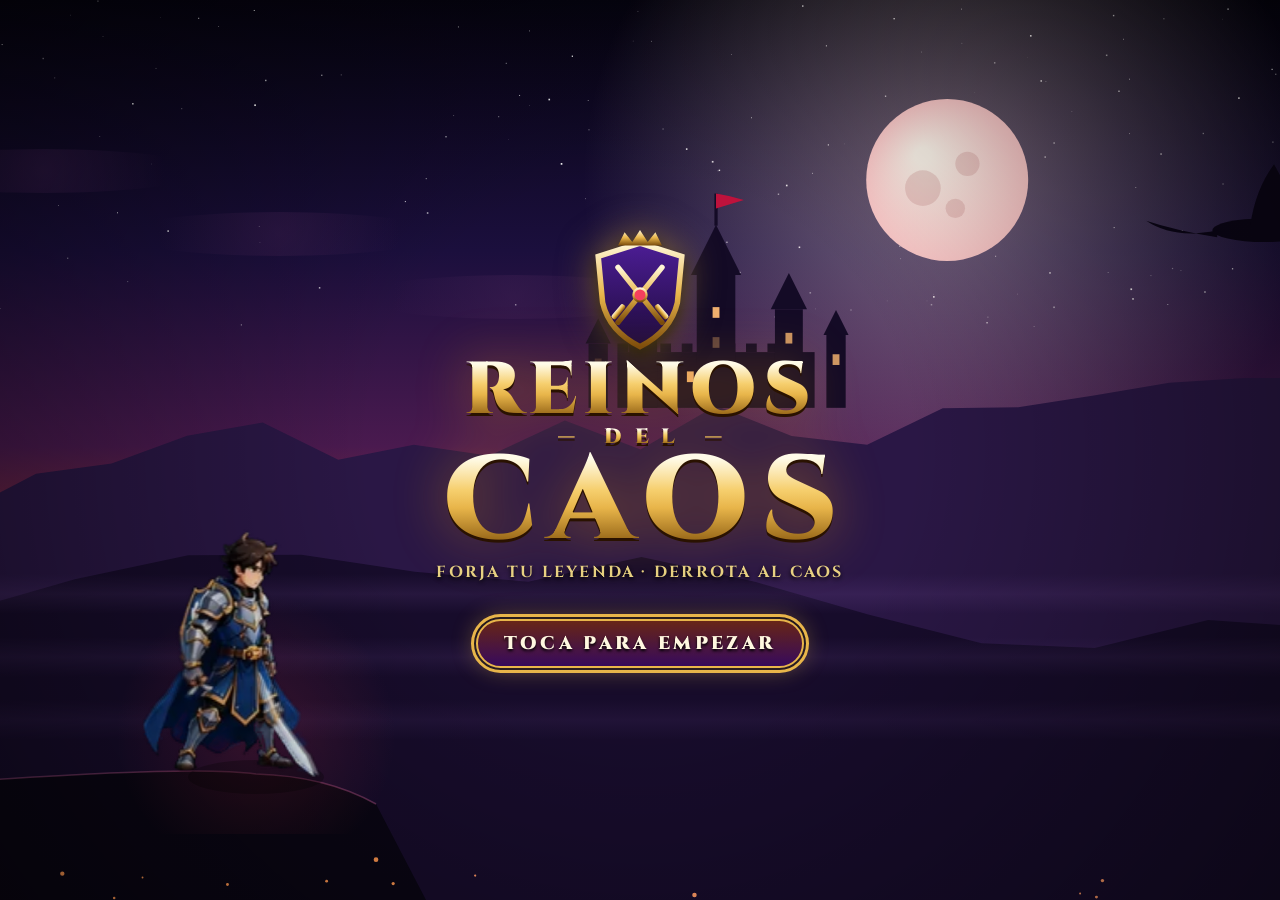
==== commit a5084d21: "Oleadas variadas, movilidad en Pesadilla/Infierno, iconos dibujados y nueva música - Oleadas con tip" ====
--- a/reinos-del-caos/index.html
+++ b/reinos-del-caos/index.html
@@ -95,6 +95,7 @@
 
 <script src="js/data.js"></script>
 <script src="js/icons.js"></script>
+<script src="js/uicons.js"></script>
 <script src="js/audio.js"></script>
 <script src="js/state.js"></script>
 <script src="js/sprites.js"></script>
--- a/reinos-del-caos/css/style.css
+++ b/reinos-del-caos/css/style.css
@@ -1021,3 +1021,24 @@
 .prof-prog { margin: 6px auto 0; display: inline-block; padding: 3px 12px; border-radius: 999px; font-size: .85rem; border: 1px solid var(--dc); background: color-mix(in srgb, var(--dc) 18%, #0f0c1d); color: #fff; }
 .prof-prog b { color: var(--dc); }
 .prof-tags { display: flex; gap: 5px; flex-wrap: wrap; justify-content: center; margin: 8px 0 0; font-size: .78rem; }
+.gift-row { display: flex; gap: 8px; margin-top: 10px; }
+.gift-input { flex: 1; min-width: 0; padding: 8px 12px; border-radius: 10px; border: 1px solid var(--line); background: #0f0c1d; color: var(--ink); font: inherit; font-weight: 700; letter-spacing: .05em; text-transform: uppercase; }
+
+/* Iconos dibujados que sustituyen a los emojis */
+.ui-ico.gi-wrap { width: 1.15em; height: 1.15em; vertical-align: -.22em; margin: 0 .05em; }
+.ui-ico svg { width: 100%; height: 100%; display: block; }
+
+/* Tirada x10: rejilla de premios */
+.multi-grid { display: grid; grid-template-columns: repeat(5, 1fr); gap: 8px; margin: 10px 0 4px; }
+.multi-prize { position: relative; display: flex; flex-direction: column; align-items: center; gap: 2px; padding: 8px 4px 6px; border-radius: 12px;
+  background: radial-gradient(circle at 50% 30%, color-mix(in srgb, var(--rc) 35%, transparent), rgba(15,12,29,.85) 70%);
+  border: 2px solid var(--rc); box-shadow: 0 0 10px color-mix(in srgb, var(--rc) 45%, transparent); opacity: 0; animation: mp-in .35s ease-out forwards; }
+.multi-prize.big { box-shadow: 0 0 18px var(--rc), inset 0 0 12px color-mix(in srgb, var(--rc) 50%, transparent); }
+.multi-prize.big::after { content: ''; position: absolute; inset: -2px; border-radius: 12px; background: linear-gradient(120deg, transparent 30%, rgba(255,255,255,.45) 50%, transparent 70%); background-size: 250% 100%; animation: mp-shine 1.8s linear infinite; pointer-events: none; }
+.mp-ico { font-size: 30px; line-height: 1; height: 38px; display: flex; align-items: center; }
+.mp-ico .gi-wrap { width: 36px; height: 36px; }
+.mp-name { font-size: 11px; font-weight: 800; text-align: center; line-height: 1.15; color: #fff; }
+.mp-rar { font-size: 10px; font-weight: 800; color: var(--rc); }
+@keyframes mp-in { from { opacity: 0; transform: scale(.6) translateY(10px); } to { opacity: 1; transform: none; } }
+@keyframes mp-shine { from { background-position: 150% 0; } to { background-position: -100% 0; } }
+@media (max-height: 420px) { .multi-grid { gap: 6px; } .mp-ico { height: 30px; } .mp-ico .gi-wrap { width: 28px; height: 28px; } .multi-prize { padding: 5px 3px; } }
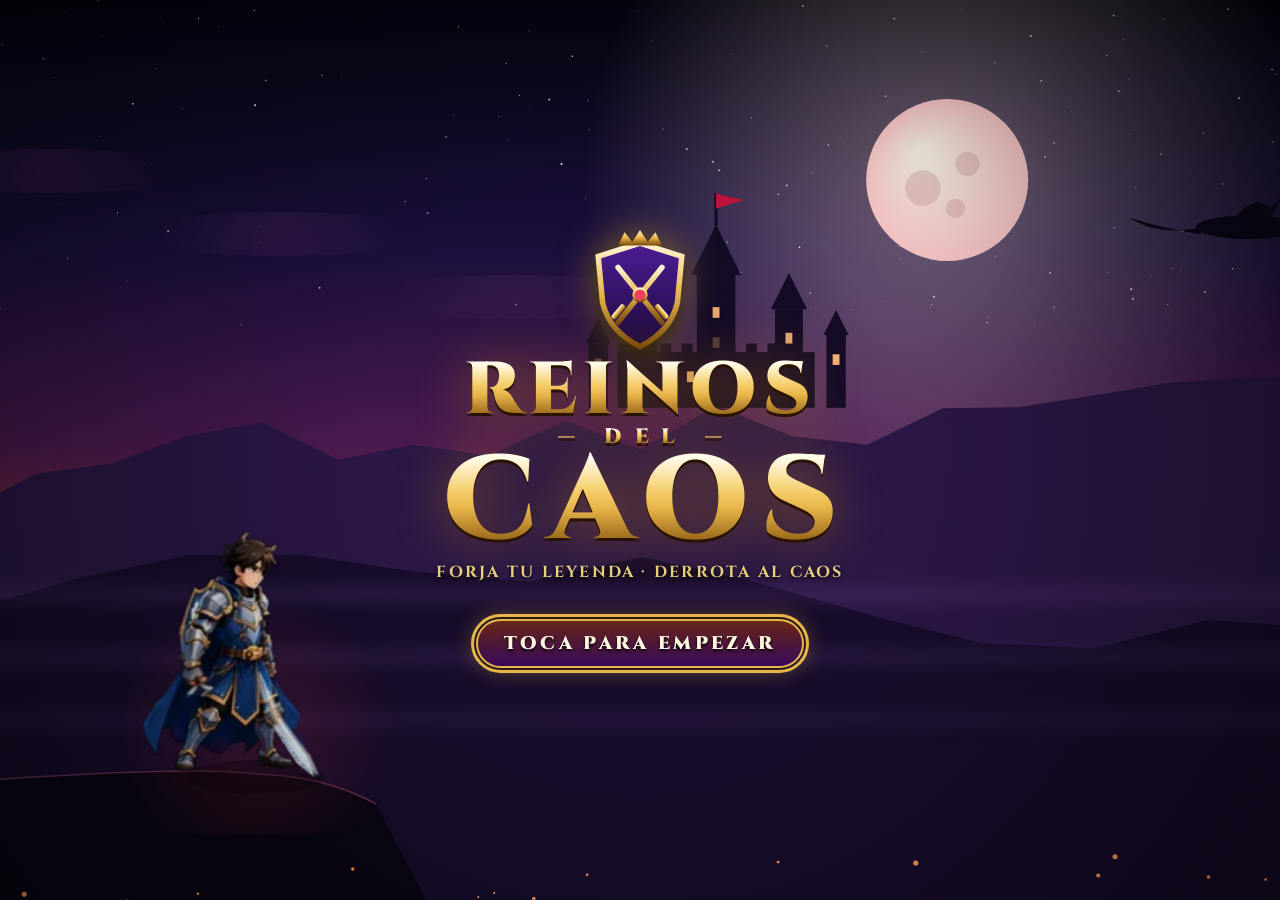
==== commit f45970c7: "Rastro del caballero solo al correr (mantener esquivar) Al caminar ya no deja copias del personaje. " ====
--- a/reinos-del-caos/index.html
+++ b/reinos-del-caos/index.html
@@ -74,7 +74,7 @@
           <button class="ctl skill" data-skill="hielo" aria-label="Ataque de hielo"><span>❄️</span><b class="cdtext"></b></button>
           <button class="ctl skill" data-skill="rayo" aria-label="Ataque eléctrico"><span>⚡</span><b class="cdtext"></b></button>
           <button class="ctl potion" id="b-potion" aria-label="Usar poción"><span>🧪</span><b id="b-potion-count">0</b></button>
-          <button class="ctl dodge" id="b-dodge" aria-label="Esquivar rodando"><span>💨</span><b class="cdtext"></b></button>
+          <button class="ctl dodge" id="b-dodge" aria-label="Esquivar (mantén pulsado para correr)"><span>💨</span><b class="cdtext"></b></button>
           <button class="ctl attack" data-hold="attack" aria-label="Atacar">⚔️</button>
         </div>
       </div>
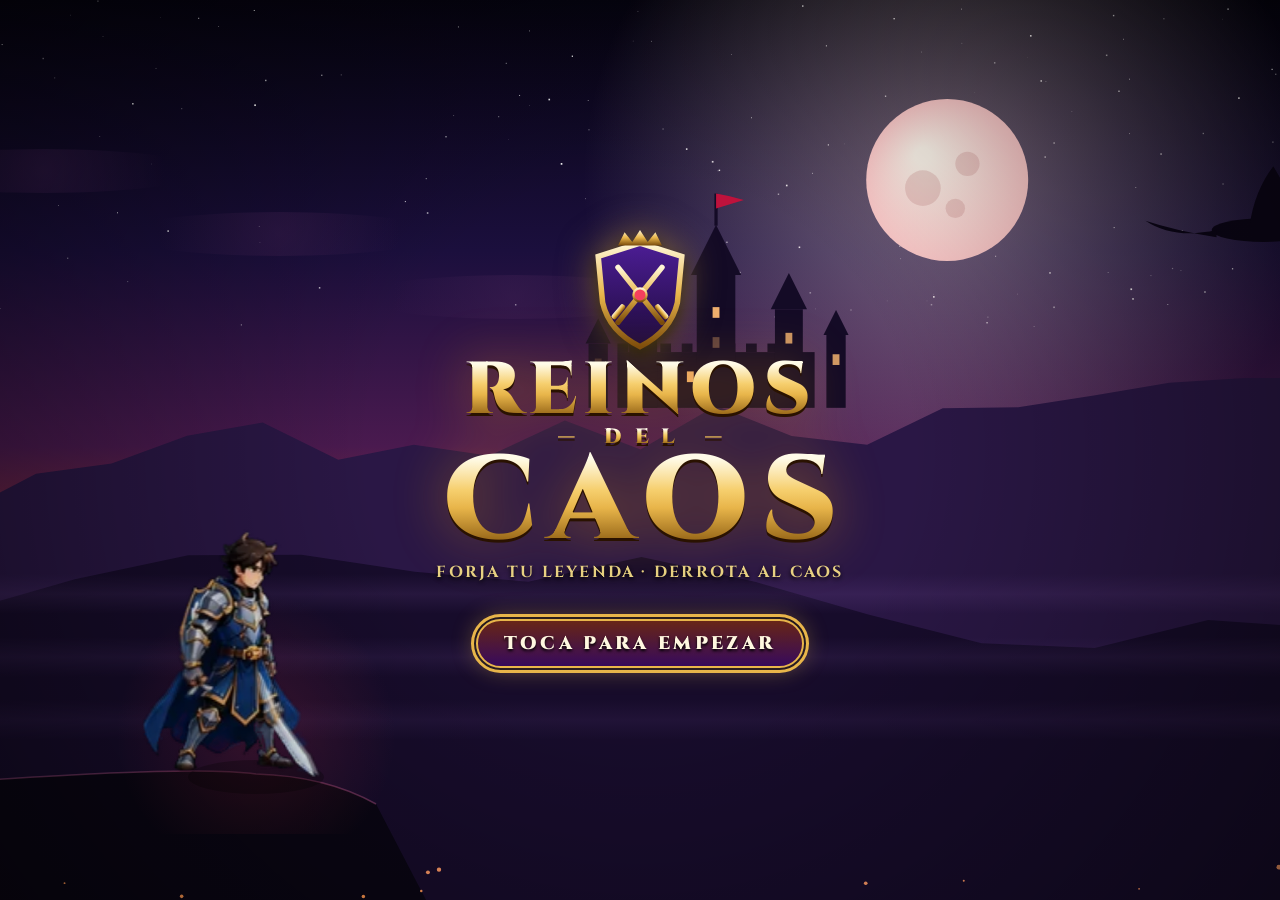
==== commit 883c82a6: "Talentos con oro, Remolino, Desafío del día y estrellas por etapa - Talentos: 8 mejoras permanentes " ====
--- a/reinos-del-caos/index.html
+++ b/reinos-del-caos/index.html
@@ -42,6 +42,8 @@
     <section class="screen" id="scr-pets"></section>
     <section class="screen" id="scr-tower"></section>
     <section class="screen" id="scr-shop"></section>
+    <section class="screen" id="scr-talents"></section>
+    <section class="screen" id="scr-daily"></section>
 
     <!-- Combate -->
     <section class="screen" id="scr-battle">
--- a/reinos-del-caos/css/style.css
+++ b/reinos-del-caos/css/style.css
@@ -1042,3 +1042,64 @@
 @keyframes mp-in { from { opacity: 0; transform: scale(.6) translateY(10px); } to { opacity: 1; transform: none; } }
 @keyframes mp-shine { from { background-position: 150% 0; } to { background-position: -100% 0; } }
 @media (max-height: 420px) { .multi-grid { gap: 6px; } .mp-ico { height: 30px; } .mp-ico .gi-wrap { width: 28px; height: 28px; } .multi-prize { padding: 5px 3px; } }
+
+/* ---------- Talentos ---------- */
+.talent-top { display: flex; justify-content: space-between; gap: 10px; padding: 8px 12px; margin-bottom: 6px; border-radius: 12px; background: rgba(15,12,29,.6); font-weight: 700; }
+.talent-grid { display: grid; grid-template-columns: repeat(auto-fill, minmax(300px, 1fr)); gap: 10px; }
+.talent { display: flex; align-items: center; gap: 10px; padding: 10px 12px; border-radius: 14px; border: 2px solid color-mix(in srgb, var(--tc) 55%, transparent);
+  background: linear-gradient(135deg, color-mix(in srgb, var(--tc) 18%, rgba(15,12,29,.9)), rgba(15,12,29,.92)); }
+.talent.maxed { border-color: var(--tc); box-shadow: 0 0 14px color-mix(in srgb, var(--tc) 45%, transparent); }
+.talent.pop { animation: t-pop .45s ease-out; }
+@keyframes t-pop { 0% { transform: scale(1); } 40% { transform: scale(1.04); box-shadow: 0 0 24px var(--tc); } 100% { transform: scale(1); } }
+.t-ico { width: 46px; height: 46px; flex: none; display: grid; place-items: center; font-size: 28px; border-radius: 50%; background: radial-gradient(circle, color-mix(in srgb, var(--tc) 40%, transparent), transparent 70%); }
+.t-ico .gi-wrap { width: 34px; height: 34px; }
+.t-body { flex: 1; min-width: 0; }
+.t-name { font-weight: 800; color: var(--tc); } .t-name small { color: #cbd5e1; font-weight: 700; margin-left: 4px; }
+.t-desc { font-size: 12px; color: #e2e8f0; line-height: 1.3; } .t-desc b { color: #86efac; }
+.t-pips { display: flex; flex-wrap: wrap; gap: 2px; margin-top: 4px; }
+.t-pips i { width: 8px; height: 5px; border-radius: 2px; background: rgba(255,255,255,.12); }
+.t-pips i.on { background: var(--tc); box-shadow: 0 0 4px var(--tc); }
+.t-max { font-weight: 900; color: var(--tc); letter-spacing: 1px; }
+
+/* ---------- Desafío del día ---------- */
+.daily-card { display: flex; gap: 14px; align-items: center; padding: 14px; border-radius: 18px; border: 2px solid #f0abfc;
+  background: linear-gradient(135deg, rgba(88,28,135,.55), rgba(15,12,29,.92)), var(--wbg); box-shadow: 0 0 24px rgba(240,171,252,.25); }
+.daily-card.done { border-color: #86efac; box-shadow: 0 0 18px rgba(134,239,172,.25); }
+.daily-foe canvas { width: 150px; height: 140px; filter: drop-shadow(0 0 14px rgba(240,171,252,.5)); }
+.daily-body { flex: 1; display: flex; flex-direction: column; gap: 6px; }
+.daily-body h3 { margin: 0; font-family: Cinzel, Georgia, serif; font-size: 22px; color: #fde68a; }
+.daily-kicker { font-size: 12px; font-weight: 800; color: #f0abfc; text-transform: uppercase; letter-spacing: .5px; }
+.daily-mods { display: grid; grid-template-columns: repeat(auto-fill, minmax(180px, 1fr)); gap: 6px; margin: 4px 0; }
+.dmod { display: flex; gap: 8px; align-items: center; padding: 6px 8px; border-radius: 10px; font-size: 12px; }
+.dmod span { font-size: 22px; } .dmod b { display: block; } .dmod small { color: #cbd5e1; }
+.dmod.bad { background: rgba(127,29,29,.45); border: 1px solid #f87171; } .dmod.good { background: rgba(20,83,45,.45); border: 1px solid #4ade80; }
+.daily-reward { font-weight: 800; color: #fde68a; }
+.daily-time { color: #a8a29e; }
+@media (max-width: 560px) { .daily-card { flex-direction: column; text-align: center; } }
+
+/* ---------- Estrellas ---------- */
+.node { position: relative; }
+.nstars { position: absolute; left: 50%; bottom: -11px; transform: translateX(-50%); font-size: 10px; letter-spacing: -1px; color: #fde047; text-shadow: 0 0 3px #000, 0 0 4px #000; white-space: nowrap; line-height: 1; }
+.nstars i, .stars-inline i { font-style: normal; color: rgba(255,255,255,.22); }
+.stars-inline { color: #fde047; letter-spacing: 1px; } .stars-inline small { color: #cbd5e1; letter-spacing: 0; font-weight: 600; }
+.route { padding-bottom: 8px; }
+.star-bar { display: flex; align-items: center; gap: 10px; flex-wrap: wrap; padding: 8px 12px; margin: 4px 0 2px; border-radius: 12px; border: 1px solid rgba(253,224,71,.5); background: rgba(66,32,6,.45); }
+.sb-txt { font-weight: 800; color: #fde047; } .sb-txt small { color: #d6d3d1; font-weight: 600; }
+.sb-prog { flex: 1; min-width: 80px; height: 8px; border-radius: 6px; background: rgba(0,0,0,.45); overflow: hidden; }
+.sb-prog i { display: block; height: 100%; background: linear-gradient(90deg, #f59e0b, #fde047); }
+.star-help { text-align: center; margin: 2px 0 8px; font-size: 12px; }
+.result-stars { display: flex; justify-content: center; gap: 10px; margin: 2px 0 4px; }
+.result-stars .rs { font-size: 46px; line-height: 1; color: rgba(255,255,255,.15); transform: scale(0); animation: rs-in .45s cubic-bezier(.3,1.6,.5,1) forwards; }
+.result-stars .rs.on { color: #fde047; text-shadow: 0 0 14px #f59e0b, 0 0 4px #fff; }
+.result-stars .rs:nth-child(2) { font-size: 56px; margin-top: -8px; }
+@keyframes rs-in { to { transform: scale(1); } }
+.star-why { display: flex; justify-content: center; flex-wrap: wrap; gap: 6px 12px; font-size: 12px; color: #a8a29e; margin-bottom: 6px; }
+.star-why .ok { color: #fde047; } .star-why b { color: #86efac; }
+
+/* Menú en vertical: el nombre arriba y los botones en una fila debajo (ya son 7) */
+@media (max-width: 600px) {
+  .menu-head { flex-wrap: wrap; row-gap: 6px; }
+  .menu-head .power-chip { flex: 1 1 100%; justify-content: center; }
+  .menu-head .head-btns { width: 100%; justify-content: space-between; gap: 4px; }
+  .menu-head .icon-btn { width: 40px; height: 40px; font-size: 1rem; }
+}
